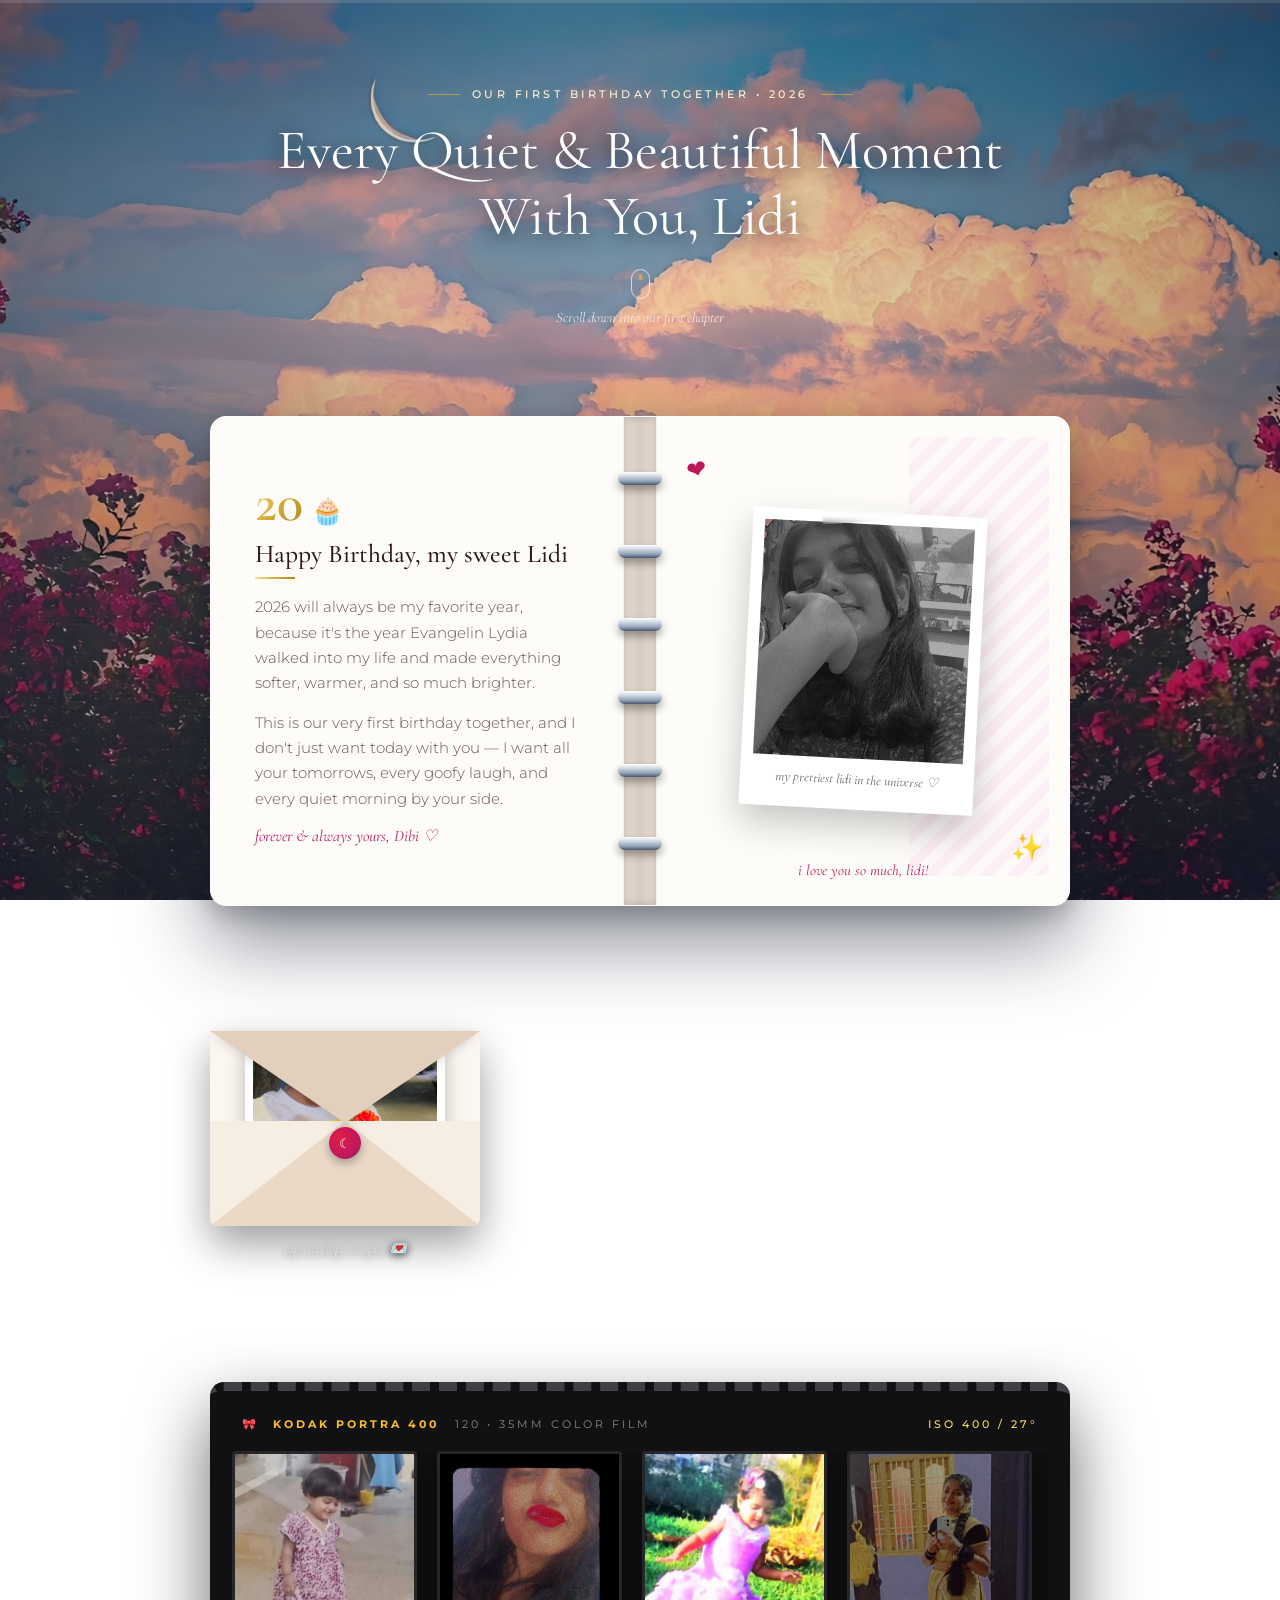
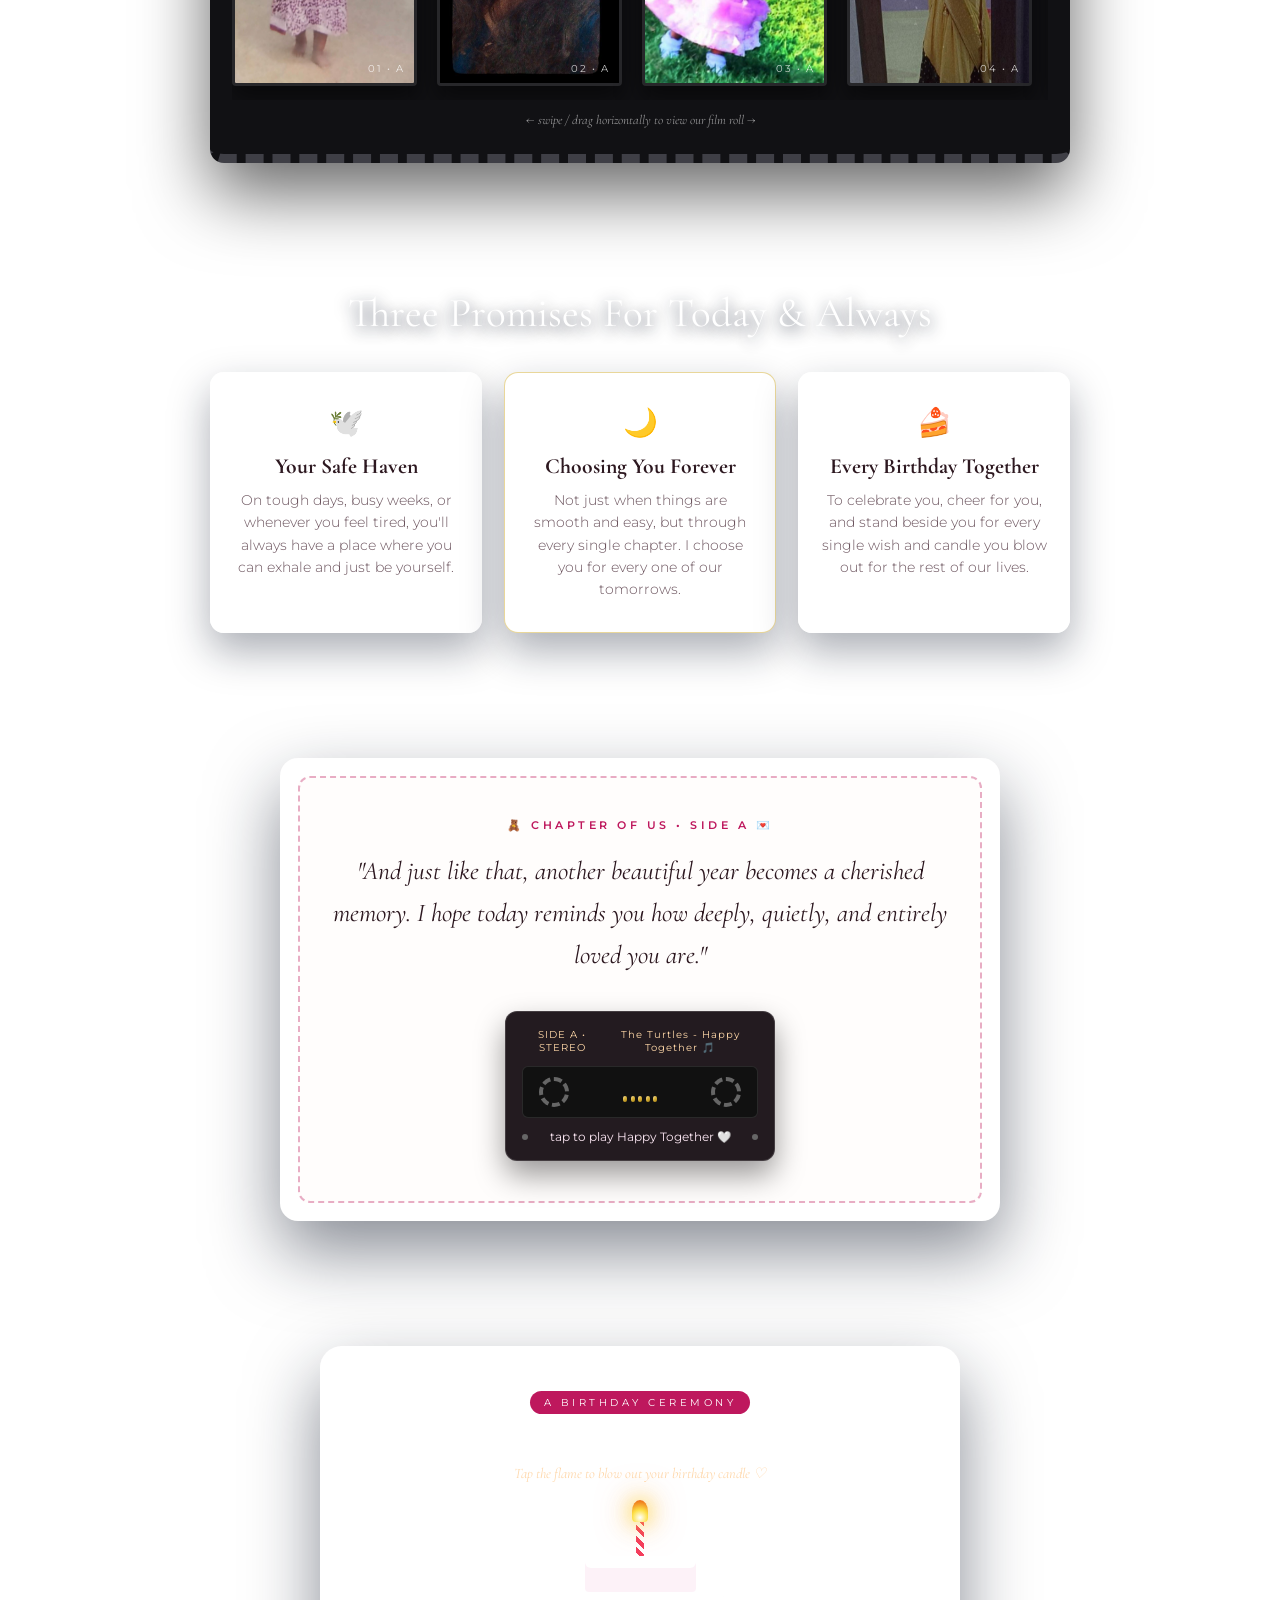
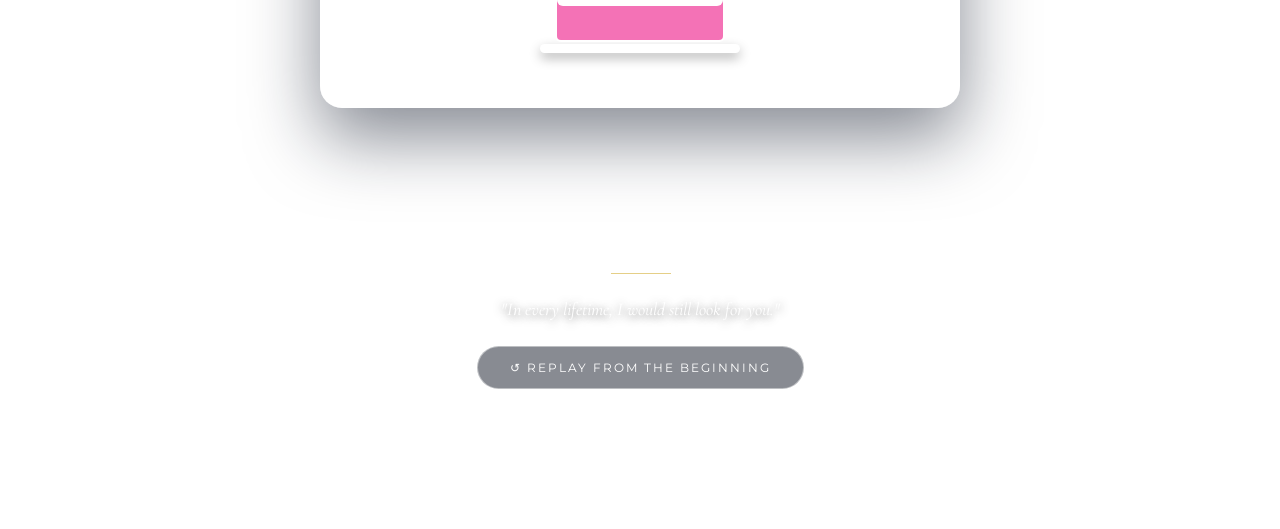
==== page2.html @ eac0923d "Completed" ====
<!DOCTYPE html>
<html lang="en">

<head>
  <meta charset="UTF-8" />
  <meta name="viewport" content="width=device-width, initial-scale=1.0" />
  <title>Our Story | Happy Birthday</title>

  <!-- Editorial Typography -->
  <link rel="preconnect" href="https://fonts.googleapis.com" />
  <link rel="preconnect" href="https://fonts.gstatic.com" crossorigin />
  <link
    href="https://fonts.googleapis.com/css2?family=Cormorant+Garamond:ital,wght@0,300;0,400;0,500;0,600;1,400;1,600&family=Montserrat:wght@200;300;400;500;600&family=Playfair+Display:ital,wght@0,400;0,600;1,400&display=swap"
    rel="stylesheet" />

  <link rel="stylesheet" href="base.css" />
  <link rel="stylesheet" href="page2.css" />
</head>

<body class="scrollable-page">

  <!-- Thin Gold Reading Progress Line -->
  <div class="progress-track">
    <div class="progress-fill" id="progressBar"></div>
  </div>

  <!-- Ambient Golden Sparkle Dust -->
  <div class="sparkles-container">
    <span class="sparkle s1">✦</span>
    <span class="sparkle s2">✧</span>
    <span class="sparkle s3">✦</span>
    <span class="sparkle s4">✧</span>
  </div>

  <div class="editorial-container">

    <!-- ================= CHAPTER HEADER ================= -->
    <header class="editorial-header" data-reveal="fade-up">
      <div class="chapter-badge">
        <span class="chapter-rule"></span>
        <span class="chapter-name">OUR FIRST BIRTHDAY TOGETHER • 2026</span>
        <span class="chapter-rule"></span>
      </div>
      <h1 class="editorial-title">Every Quiet & Beautiful Moment With You, Lidi</h1>
      <p class="scroll-prompt">
        <span class="scroll-mouse"><span class="mouse-dot"></span></span>
        Scroll down into our first chapter
      </p>
    </header>

    <!-- ================= 1. THE OPEN SCRAPBOOK ================= -->
    <section class="story-section" data-reveal="zoom-in">
      <div class="binder-book">

        <!-- Left Leaf: Birthday Letter -->
        <article class="leaf leaf-left" data-stagger="left">
          <div class="leaf-inner">
            <div class="milestone-badge">
              <span class="milestone-num">20</span>
              <span class="milestone-sparkle">🧁</span>
            </div>

            <h2 class="leaf-greeting">Happy Birthday, my sweet Lidi</h2>
            <div class="gold-accent-line"></div>

            <p class="leaf-prose">
              2026 will always be my favorite year, because it's the year Evangelin Lydia walked into my life and made
              everything softer, warmer, and so much brighter.
            </p>
            <p class="leaf-prose">
              This is our very first birthday together, and I don't just want today with you — I want all your
              tomorrows, every goofy laugh, and every quiet morning by your side.
            </p>

            <span class="leaf-sign">forever & always yours, Dibi ♡</span>
          </div>
        </article>

        <!-- Center 3D Brushed Titanium Binder Spine -->
        <div class="metallic-spine">
          <div class="ring-socket">
            <div class="punch-hole"></div>
            <div class="titanium-ring"></div>
          </div>
          <div class="ring-socket">
            <div class="punch-hole"></div>
            <div class="titanium-ring"></div>
          </div>
          <div class="ring-socket">
            <div class="punch-hole"></div>
            <div class="titanium-ring"></div>
          </div>
          <div class="ring-socket">
            <div class="punch-hole"></div>
            <div class="titanium-ring"></div>
          </div>
          <div class="ring-socket">
            <div class="punch-hole"></div>
            <div class="titanium-ring"></div>
          </div>
          <div class="ring-socket">
            <div class="punch-hole"></div>
            <div class="titanium-ring"></div>
          </div>
        </div>

        <!-- Right Leaf: Polaroid on Candy Striped Kraft Paper -->
        <article class="leaf leaf-right" data-stagger="right">
          <div class="stripes-canvas"></div>

          <div class="polaroid-assembly">
            <div class="serrated-washi"></div>
            <figure class="polaroid-frame">
              <img src="./images/img5.jpeg" alt="Evangelin Lydia" class="polaroid-photo" />
              <figcaption class="polaroid-legend">my prettiest lidi in the universe ♡</figcaption>
            </figure>
          </div>

          <span class="scrap-sticker stamp-heart">❤</span>
          <span class="scrap-sticker stamp-star">✨</span>
          <p class="cursive-whisper">i love you so much, lidi!</p>
        </article>

      </div>
    </section>

    <!-- ================= 2. KEEPSAKE ENVELOPE & JOURNAL ENTRY ================= -->
    <section class="story-section" data-reveal="fade-up">
      <div class="keepsake-grid">

        <!-- Clickable Keepsake Envelope -->
        <div class="vellum-pocket-card" data-stagger="left" onclick="togglePocketEnvelope()">
          <div class="vellum-envelope" id="pocketEnvelope">
            <!-- Solid interior prevents background from bleeding through triangular folds -->
            <div class="envelope-interior"></div>

            <div class="vellum-flap"></div>

            <!-- Photo that pulls up when opened -->
            <div class="tucked-snapshot" id="tuckedPhoto">
              <img src="./images/img10.jpeg" alt="Lidi Memory"/>
              <span class="snapshot-note">always you, lidi ♡</span>
            </div>

            <!-- Front pocket with wax seal -->
            <div class="vellum-pocket-front">
              <div class="mini-wax-seal" id="pocketSeal">☾</div>
            </div>
          </div>
          <p class="pocket-label" id="pocketLabel">tap envelope to open 💌</p>
        </div>

        <!-- Editorial Journal Note -->
        <div class="journal-parchment" data-stagger="right">
          <div class="parchment-tape"></div>
          <span class="journal-date">NOVEMBER 9TH • A SPECIAL RECORD</span>
          <p class="journal-quote">
            "It is funny how a whole year can pass by, yet all the best days remain completely frozen in time with you."
          </p>
          <p class="journal-body">
            If I could keep a little wooden box filled with everything from this year, it would be packed with silly
            laughs, late-night car rides, blurry candid photos, and every single time you smiled at me.
          </p>
        </div>

      </div>
    </section>

    <!-- ================= 3. KODAK PORTRA 400 35MM FILM STRIP ================= -->
    <section class="story-section" data-reveal="slide-up">
      <div class="film-negative-casing">

        <div class="film-bar">
          <div class="film-brand">
            <span class="film-ribbon">🎀</span>
            <strong>KODAK PORTRA 400</strong>
            <span class="film-meta">120 • 35MM COLOR FILM</span>
          </div>
          <span class="film-iso">ISO 400 / 27°</span>
        </div>

        <!-- 35mm Frame Strip with Sprockets -->
        <div class="film-negative-track">
          <div class="negative-frame" data-stagger="item">
            <img src="./images/img1.jpeg" alt="Frame 1"/>
            <span class="frame-stamp">01 • A</span>
          </div>
          <div class="negative-frame" data-stagger="item">
            <img src="./images/img3.jpeg" alt="Frame 2" />
            <span class="frame-stamp">02 • A</span>
          </div>
          <div class="negative-frame" data-stagger="item">
            <img src="./images/img4.jpeg" alt="Frame 3" />
            <span class="frame-stamp">03 • A</span>
          </div>
          <div class="negative-frame" data-stagger="item">
            <img src="./images/img7.jpeg" alt="Frame 4"/>
            <span class="frame-stamp">04 • A</span>
          </div>
          <div class="negative-frame" data-stagger="item">
            <img src="./images/img8.jpeg" alt="Frame 5" />
            <span class="frame-stamp">05 • A</span>
          </div>
          <div class="negative-frame" data-stagger="item">
            <img src="./images/img2.jpeg" alt="Frame 5" />
            <span class="frame-stamp">05 • A</span>
          </div>
          <div class="negative-frame" data-stagger="item">
            <img src="./images/img9.jpeg" alt="Frame 5" />
            <span class="frame-stamp">05 • A</span>
          </div>
          <div class="negative-frame" data-stagger="item">
            <img src="./images/img6.jpeg" alt="Frame 5" />
            <span class="frame-stamp">05 • A</span>
          </div>
        </div>

        <p class="film-caption">← swipe / drag horizontally to view our film roll →</p>
      </div>
    </section>

    <!-- ================= 4. THREE PROMISES CARDS ================= -->
    <section class="story-section" data-reveal="fade-up">
      <div class="promises-showcase">
        <h3 class="promises-headline">Three Promises For Today & Always</h3>

        <div class="promises-row">
          <div class="promise-tile" data-stagger="item">
            <div class="tile-icon">🕊️</div>
            <h4>Your Safe Haven</h4>
            <p>On tough days, busy weeks, or whenever you feel tired, you'll always have a place where you can exhale
              and just be yourself.</p>
          </div>

          <div class="promise-tile center-gold-tile" data-stagger="item">
            <div class="tile-icon">🌙</div>
            <h4>Choosing You Forever</h4>
            <p>Not just when things are smooth and easy, but through every single chapter. I choose you for every one of
              our tomorrows.</p>
          </div>

          <div class="promise-tile" data-stagger="item">
            <div class="tile-icon">🍰</div>
            <h4>Every Birthday Together</h4>
            <p>To celebrate you, cheer for you, and stand beside you for every single wish and candle you blow out for
              the rest of our lives.</p>
          </div>
        </div>
      </div>
    </section>

    <!-- ================= 5. SERRATED STAMP NOTE & CASSETTE ================= -->
    <section class="story-section" data-reveal="stamp-plunge">
      <div class="scalloped-stamp-card">
        <div class="stamp-border-wrapper">
          <div class="stamp-content">
            <div class="stamp-tagline">🧸 CHAPTER OF US • SIDE A 💌</div>

            <p class="stamp-verse">
              "And just like that, another beautiful year becomes a cherished memory. I hope today reminds you how
              deeply, quietly, and entirely loved you are."
            </p>

            <!-- Smoked Glass Retro Cassette Player -->
            <div class="acrylic-cassette" id="cassettePlayer" onclick="toggleMelody()">
              <div class="cassette-top">
                <span class="cas-label">SIDE A • STEREO</span>
                <!-- Updated Song Title -->
                <span class="cas-title">The Turtles - Happy Together 🎵</span>
              </div>

              <div class="tape-viewport">
                <div class="tape-wheel wheel-1"></div>
                <div class="equalizer-bars">
                  <span></span><span></span><span></span><span></span><span></span>
                </div>
                <div class="tape-wheel wheel-2"></div>
              </div>

              <div class="cassette-bottom">
                <span class="screw s-l"></span>
                <p class="cas-cta" id="tapePrompt">tap to play Happy Together 🤍</p>
                <span class="screw s-r"></span>
              </div>
            </div>

          </div>
        </div>
      </div>
    </section>

    <!-- ================= 6. INTERACTIVE CAKE & WISH REVEAL ================= -->
    <section class="story-section" data-reveal="zoom-in">
      <div class="cake-ceremony">
        <span class="ceremony-pill">A BIRTHDAY CEREMONY</span>
        <h3 class="ceremony-title">Make A Wish Before Midnight</h3>
        <p class="ceremony-hint">Tap the flame to blow out your birthday candle ♡</p>

        <!-- Pastel French Bakery Cake -->
        <div class="artisan-cake" id="artisanCake" onclick="extinguishCandle()">
          <div class="candle-stem">
            <div class="candle-flame" id="flameGlow"></div>
            <div class="candle-smoke" id="flameSmoke"></div>
          </div>
          <div class="cake-layer layer-upper">
            <div class="glaze-drip"></div>
          </div>
          <div class="cake-layer layer-lower">
            <div class="glaze-drip"></div>
          </div>
          <div class="porcelain-pedestal"></div>
        </div>

        <!-- Secret Card Unveiled After Blowing Candle -->
        <!-- Secret Card Unveiled After Blowing Candle -->
        <div class="secret-promise-card" id="secretPromise">
          <div class="gold-seal-crest">✨</div>
          <h4>2026 gave me my Evangelin Lydia</h4>
          <p>
            Happy 1st birthday together, my dearest Lidi. Loving you was the easiest choice of 2026, and loving you
            forever is the only promise I'll ever need to make.
          </p>
        </div>
      </div>
    </section>

    <!-- ================= EDITORIAL FOOTER ================= -->
    <footer class="editorial-footer" data-reveal="fade-up">
      <div class="footer-divider"></div>
      <p class="footer-quote">"In every lifetime, I would still look for you."</p>
      <a href="index.html" class="revisit-button">↺ Replay From The Beginning</a>
    </footer>

  </div>

  <!-- Hidden Audio Player -->
  <audio id="birthdaySong" src="song.mp3" preload="auto"></audio>

  <script src="page2.js"></script>
</body>

</html>
---- base.css ----
:root {
  /* Colors sampled directly from BackGround.jpg */
  --twilight-blue: #3d6888;
  --cloud-peach: #f9d8c4;
  --cloud-gold: #fde8d0;
  --blossom-magenta: #be185d;
  --blossom-deep: #831843;
  --moon-silver: #f8fafc;
  
  --envelope-base: #fdfaf6;
  --envelope-shade: #f2e7dd;
  --text-dark: #3b232c;
  --text-muted: #7c5c68;
}

* {
  box-sizing: border-box;
  margin: 0;
  padding: 0;
}

body {
  min-height: 100vh;
  margin: 0;
  display: flex;
  justify-content: center;
  align-items: center;
  overflow: hidden;
  position: relative;
  color: #ffffff;

  /* Scenic Background Integration */
  background: 
    radial-gradient(circle at 50% 35%, rgba(0, 0, 0, 0.05) 0%, rgba(15, 23, 42, 0.35) 100%),
    url('./images/BackGround.jpeg') no-repeat center center;
  background-size: cover;
  background-attachment: fixed;
}

/* Evening Starlight & Moon Dust */
.sparkles-container {
  position: absolute;
  inset: 0;
  pointer-events: none;
  z-index: 1;
}

.sparkle {
  position: absolute;
  color: #fff6e0;
  text-shadow: 0 0 10px rgba(254, 215, 170, 0.9);
  font-size: 14px;
  animation: twinkleDust 3.8s ease-in-out infinite alternate;
}

.s1 { top: 16%; left: 38%; animation-delay: 0s; font-size: 16px; }
.s2 { top: 22%; right: 26%; animation-delay: 1.1s; font-size: 11px; }
.s3 { bottom: 32%; left: 24%; animation-delay: 2.2s; font-size: 13px; }
.s4 { bottom: 28%; right: 30%; animation-delay: 0.7s; font-size: 18px; }

@keyframes twinkleDust {
  0% { transform: translateY(0) scale(0.85); opacity: 0.3; }
  100% { transform: translateY(-10px) scale(1.2); opacity: 0.95; }
}

body.page-fade-out {
  opacity: 0;
  transition: opacity 0.65s cubic-bezier(0.4, 0, 0.2, 1);
}
---- page2.css ----
/* ================= GLOBAL SCROLL & COLOR SYSTEM ================= */
:root {
  --gold-foil: #d4af37;
  --gold-shimmer: linear-gradient(135deg, #fce09b 0%, #d4af37 50%, #aa8214 100%);
  --paper-cream: #fefcf9;
  --paper-linen: #f9f5ef;
  --rose-velvet: #be185d;
  --rose-deep: #831843;
  --text-primary: #2d1820;
  --text-secondary: #6b535d;
  --font-serif: 'Cormorant Garamond', 'Playfair Display', Georgia, serif;
  --font-sans: 'Montserrat', sans-serif;
}

body.scrollable-page {
  overflow-y: auto !important;
  overflow-x: hidden;
  height: auto;
  min-height: 100vh;
  display: block;
  scroll-behavior: smooth;
  font-family: var(--font-sans);
}

/* ================= ULTRA-THIN GOLD PROGRESS LINE ================= */
.progress-track {
  position: fixed;
  top: 0;
  left: 0;
  width: 100%;
  height: 3px;
  background: rgba(255, 255, 255, 0.12);
  z-index: 1000;
  backdrop-filter: blur(4px);
}

.progress-fill {
  height: 100%;
  width: 0%;
  background: var(--gold-shimmer);
  box-shadow: 0 0 12px rgba(212, 175, 55, 0.9);
  transition: width 0.08s ease-out;
}

/* Page Frame */
.editorial-container {
  position: relative;
  z-index: 2;
  width: 100%;
  max-width: 960px;
  margin: 0 auto;
  padding: 80px 24px 140px 24px;
  display: flex;
  flex-direction: column;
  align-items: center;
}

/* ================= SCROLL PHYSICS ANIMATIONS ================= */
[data-reveal] {
  opacity: 0;
  transition: opacity 1.1s cubic-bezier(0.16, 1, 0.3, 1),
    transform 1.1s cubic-bezier(0.16, 1, 0.3, 1);
  will-change: opacity, transform;
}

[data-reveal="fade-up"] {
  transform: translateY(60px);
}

[data-reveal="zoom-in"] {
  transform: translateY(50px) scale(0.93);
}

[data-reveal="slide-up"] {
  transform: translateY(45px);
}

[data-reveal="stamp-plunge"] {
  transform: translateY(70px) scale(0.95);
}

[data-reveal].in-view {
  opacity: 1;
  transform: translateY(0) scale(1);
}

/* Staggered Children */
[data-stagger] {
  opacity: 0;
  transition: all 0.95s cubic-bezier(0.16, 1, 0.3, 1);
}

[data-stagger="left"] {
  transform: translateX(-40px);
}

[data-stagger="right"] {
  transform: translateX(40px);
}

[data-stagger="item"] {
  transform: translateY(35px);
}

.in-view [data-stagger] {
  opacity: 1;
  transform: translate(0, 0);
}

.in-view [data-stagger="item"]:nth-child(1) {
  transition-delay: 0.12s;
}

.in-view [data-stagger="item"]:nth-child(2) {
  transition-delay: 0.24s;
}

.in-view [data-stagger="item"]:nth-child(3) {
  transition-delay: 0.36s;
}

.in-view [data-stagger="item"]:nth-child(4) {
  transition-delay: 0.48s;
}

.in-view [data-stagger="item"]:nth-child(5) {
  transition-delay: 0.60s;
}

.story-section {
  width: 100%;
  display: flex;
  justify-content: center;
  margin-bottom: 125px;
}

/* ================= EDITORIAL HEADER ================= */
.editorial-header {
  text-align: center;
  margin-bottom: 90px;
}

.chapter-badge {
  display: inline-flex;
  align-items: center;
  gap: 12px;
  margin-bottom: 16px;
}

.chapter-rule {
  width: 32px;
  height: 1px;
  background: var(--gold-foil);
  opacity: 0.7;
}

.chapter-name {
  font-size: 10.5px;
  letter-spacing: 3.5px;
  color: #fff4e0;
  text-shadow: 0 0 10px rgba(212, 175, 55, 0.4);
  font-weight: 500;
}

.editorial-title {
  font-family: var(--font-serif);
  font-size: clamp(2.3rem, 4.4vw, 3.5rem);
  font-weight: 400;
  color: #ffffff;
  text-shadow: 0 4px 20px rgba(15, 23, 42, 0.9);
  line-height: 1.18;
  max-width: 780px;
  margin: 0 auto 20px auto;
}

.scroll-prompt {
  font-family: var(--font-serif);
  font-style: italic;
  font-size: 14.5px;
  color: rgba(255, 245, 245, 0.85);
  display: flex;
  flex-direction: column;
  align-items: center;
  gap: 10px;
}

.scroll-mouse {
  width: 19px;
  height: 30px;
  border: 1.5px solid rgba(255, 255, 255, 0.65);
  border-radius: 12px;
  display: flex;
  justify-content: center;
  padding-top: 4px;
}

.mouse-dot {
  width: 3px;
  height: 6px;
  background: var(--gold-foil);
  border-radius: 2px;
  animation: mouseDrift 1.7s infinite;
}

@keyframes mouseDrift {
  0% {
    transform: translateY(0);
    opacity: 1;
  }

  100% {
    transform: translateY(11px);
    opacity: 0;
  }
}

/* ================= 1. THE OPEN SCRAPBOOK ================= */
.binder-book {
  display: flex;
  width: 100%;
  max-width: 860px;
  min-height: 490px;
  background: var(--paper-cream);
  border-radius: 16px;
  box-shadow:
    0 35px 80px rgba(15, 23, 42, 0.5),
    0 10px 25px rgba(0, 0, 0, 0.2);
  border: 1px solid rgba(255, 255, 255, 0.5);
  position: relative;
}

.leaf {
  flex: 1;
  padding: clamp(26px, 4vw, 44px);
  position: relative;
  display: flex;
  flex-direction: column;
  justify-content: center;
  background: var(--paper-cream);
}

.leaf-left {
  border-radius: 16px 0 0 16px;
  border-right: 1px solid rgba(0, 0, 0, 0.04);
}

.leaf-right {
  border-radius: 0 16px 16px 0;
  border-left: 1px solid rgba(0, 0, 0, 0.04);
  display: flex;
  align-items: center;
  justify-content: center;
  overflow: hidden;
}

.milestone-badge {
  display: flex;
  align-items: baseline;
  gap: 8px;
  margin-bottom: 8px;
}

.milestone-num {
  font-family: var(--font-serif);
  font-size: 3.4rem;
  font-weight: 600;
  background: var(--gold-shimmer);
  -webkit-background-clip: text;
  -webkit-text-fill-color: transparent;
  line-height: 1;
}

.milestone-sparkle {
  font-size: 26px;
}

.leaf-greeting {
  font-family: var(--font-serif);
  font-size: 1.6rem;
  color: var(--text-primary);
  font-weight: 500;
  margin-bottom: 8px;
}

.gold-accent-line {
  width: 40px;
  height: 2px;
  background: var(--gold-shimmer);
  margin-bottom: 16px;
}

.leaf-prose {
  font-size: 14.5px;
  line-height: 1.75;
  color: var(--text-secondary);
  margin-bottom: 14px;
  font-weight: 300;
}

.leaf-sign {
  font-family: var(--font-serif);
  font-style: italic;
  font-size: 16px;
  color: var(--rose-velvet);
  margin-top: 6px;
}

/* Metallic Rings Spine */
.metallic-spine {
  width: 32px;
  display: flex;
  flex-direction: column;
  justify-content: space-evenly;
  align-items: center;
  background: linear-gradient(to right, #e8dfd5, #d8cbbf, #e8dfd5);
  box-shadow: inset 0 0 10px rgba(0, 0, 0, 0.2);
  z-index: 5;
}

.ring-socket {
  position: relative;
  display: flex;
  align-items: center;
  justify-content: center;
  width: 100%;
  height: 22px;
}

.punch-hole {
  width: 9px;
  height: 9px;
  background: #231610;
  border-radius: 50%;
  box-shadow: inset 0 2px 4px rgba(0, 0, 0, 0.8);
}

.titanium-ring {
  position: absolute;
  width: 44px;
  height: 13px;
  border-radius: 8px;
  background: linear-gradient(180deg, #ffffff 0%, #cbd5e1 35%, #94a3b8 70%, #475569 100%);
  box-shadow: 0 5px 8px rgba(0, 0, 0, 0.35);
}

/* Striped Backing on Right Page */
.stripes-canvas {
  position: absolute;
  right: 20px;
  top: 20px;
  width: 140px;
  height: 90%;
  background: repeating-linear-gradient(-45deg, #fce7f3, #fce7f3 10px, #fff8fa 10px, #fff8fa 20px);
  opacity: 0.65;
  border-radius: 10px;
}

.polaroid-assembly {
  position: relative;
  z-index: 3;
}

/* Serrated Semi-Transparent Washi Tape */
.serrated-washi {
  position: absolute;
  top: -14px;
  left: 50%;
  transform: translateX(-50%) rotate(-3deg);
  width: 82px;
  height: 24px;
  background: rgba(244, 114, 182, 0.6);
  backdrop-filter: blur(3px);
  box-shadow: 0 2px 6px rgba(0, 0, 0, 0.12);
  z-index: 5;
}

.polaroid-frame {
  margin: 0;
  background: #ffffff;
  padding: 12px 12px 22px 12px;
  border-radius: 3px;
  box-shadow: 0 16px 36px rgba(0, 0, 0, 0.22);
  transform: rotate(3deg);
  text-align: center;
  transition: transform 0.4s ease;
}

.polaroid-frame:hover {
  transform: rotate(1deg) scale(1.03);
}

.polaroid-photo {
  width: 210px;
  height: 235px;
  object-fit: cover;
  display: block;
}

.polaroid-legend {
  font-family: var(--font-serif);
  font-style: italic;
  font-size: 13.5px;
  color: #666;
  margin-top: 12px;
}

.scrap-sticker {
  position: absolute;
  z-index: 4;
}

.stamp-heart {
  top: 38px;
  left: 30px;
  font-size: 24px;
  color: var(--rose-velvet);
  transform: rotate(-14deg);
}

.stamp-star {
  bottom: 42px;
  right: 26px;
  font-size: 26px;
}

.cursive-whisper {
  position: absolute;
  bottom: 26px;
  font-family: var(--font-serif);
  font-style: italic;
  color: var(--rose-velvet);
  font-size: 15px;
}

/* ================= 2. KEEPSAKE SPREAD (STAGGERED POP-UP SEQUENCE) ================= */
.keepsake-grid {
  display: flex;
  align-items: center;
  gap: 36px;
  width: 100%;
  max-width: 860px;
}

.vellum-pocket-card {
  flex: 1;
  display: flex;
  flex-direction: column;
  align-items: center;
  cursor: pointer;
  user-select: none;
}

.vellum-envelope {
  position: relative;
  width: 270px;
  height: 195px;
  background: #ecdcc9;
  border-radius: 8px;
  box-shadow: 0 18px 40px rgba(0, 0, 0, 0.38);
  perspective: 1000px;
  transition: transform 0.3s ease;
}

.vellum-pocket-card:hover .vellum-envelope {
  transform: translateY(-4px);
}

/* Opaque interior base */
.envelope-interior {
  position: absolute;
  inset: 0;
  background: #fbf6f0;
  border-radius: 8px;
  z-index: 1;
}

/* Envelope Flap: On closing, wait 0.35s for the photo to slide inside first */
.vellum-flap {
  position: absolute;
  top: 0;
  left: 0;
  width: 0;
  height: 0;
  border-left: 135px solid transparent;
  border-right: 135px solid transparent;
  border-top: 92px solid #e2cfbd;
  transform-origin: top;
  transition: transform 0.5s cubic-bezier(0.4, 0, 0.2, 1) 0.35s, z-index 0.1s 0.35s;
  z-index: 5;
  filter: drop-shadow(0 3px 5px rgba(0, 0, 0, 0.12));
}

/* Front Pocket Fold */
.vellum-pocket-front {
  position: absolute;
  bottom: 0;
  left: 0;
  width: 0;
  height: 0;
  border-left: 135px solid #f6ede3;
  border-right: 135px solid #f6ede3;
  border-bottom: 105px solid #ebd9c8;
  border-radius: 0 0 8px 8px;
  z-index: 4;
}

/* Wax Seal */
.mini-wax-seal {
  position: absolute;
  bottom: -38px;
  left: -16px;
  width: 32px;
  height: 32px;
  background: radial-gradient(circle at 35% 35%, #e11d48, var(--rose-velvet) 65%, var(--rose-deep) 100%);
  border-radius: 50%;
  color: #fff;
  display: flex;
  align-items: center;
  justify-content: center;
  font-size: 13px;
  box-shadow: 0 4px 10px rgba(0, 0, 0, 0.3);
  z-index: 6;
  transition: opacity 0.3s ease 0.35s, transform 0.3s ease 0.35s;
}

/* Photo Snapshot: On closing, retreat immediately (0s delay) */
.tucked-snapshot {
  position: absolute;
  top: 15px;
  left: 50%;
  transform: translateX(-50%);
  width: 200px;
  height: 155px;
  background: #ffffff;
  padding: 8px 8px 24px 8px;
  border-radius: 4px;
  box-shadow: 0 8px 20px rgba(0, 0, 0, 0.25);
  z-index: 2;
  transition: transform 0.4s cubic-bezier(0.4, 0, 0.2, 1) 0s, z-index 0.1s 0.4s;
  text-align: center;
}

.tucked-snapshot img {
  width: 100%;
  height: 125px;
  object-fit: cover;
  border-radius: 2px;
  display: block;
}

.snapshot-note {
  font-family: var(--font-serif);
  font-style: italic;
  font-size: 13px;
  color: #777;
  display: block;
  margin-top: 5px;
}

.pocket-label {
  font-family: var(--font-serif);
  font-style: italic;
  color: #fff;
  font-size: 14.5px;
  margin-top: 14px;
  text-shadow: 0 2px 8px rgba(0, 0, 0, 0.7);
  transition: opacity 0.3s ease;
}

/* ================= OPENING ORCHESTRATION ================= */

/* Stage 1: Flap swings open immediately (0s delay) */
.vellum-envelope.is-open .vellum-flap {
  transform: rotateX(180deg);
  transition: transform 0.5s cubic-bezier(0.4, 0, 0.2, 1) 0s;
  z-index: 1;
}

/* Wax seal fades out immediately */
.vellum-envelope.is-open .mini-wax-seal {
  opacity: 0;
  transform: scale(0.4);
  transition: opacity 0.2s ease 0s, transform 0.2s ease 0s;
}

/* Stage 2: Photo waits for flap to complete, then ascends with an elastic pop (0.45s delay) */
.vellum-envelope.is-open .tucked-snapshot {
  transform: translateX(-50%) translateY(-95px) rotate(-2deg);
  z-index: 10;
  box-shadow: 0 20px 45px rgba(0, 0, 0, 0.4);
  transition: transform 0.65s cubic-bezier(0.18, 0.89, 0.32, 1.25) 0.45s;
}



/* ================= 3. KODAK PORTRA 400 FILM STRIP ================= */
.film-negative-casing {
  width: 100%;
  max-width: 860px;
  background: #111114;
  padding: 26px 22px;
  border-radius: 14px;
  box-shadow: 0 30px 70px rgba(0, 0, 0, 0.6);
  border-top: 9px dashed #3f3f46;
  border-bottom: 9px dashed #3f3f46;
}

.film-bar {
  display: flex;
  justify-content: space-between;
  align-items: center;
  margin-bottom: 20px;
  padding: 0 10px;
  color: #fbbf24;
  font-size: 11px;
  letter-spacing: 3px;
}

.film-ribbon {
  margin-right: 8px;
}

.film-meta {
  color: rgba(255, 255, 255, 0.5);
  margin-left: 10px;
  font-weight: 400;
}

.film-iso {
  color: #fde047;
  font-weight: 500;
}

.film-negative-track {
  display: flex;
  gap: 20px;
  overflow-x: auto;
  padding-bottom: 14px;
  scrollbar-width: thin;
  scroll-snap-type: x mandatory;
}

.negative-frame {
  position: relative;
  flex: 0 0 185px;
  height: 235px;
  background: #000;
  border-radius: 4px;
  overflow: hidden;
  border: 3px solid #27272a;
  box-shadow: 0 12px 25px rgba(0, 0, 0, 0.5);
  transition: transform 0.35s ease;
  scroll-snap-align: start;
}

.negative-frame:hover {
  transform: translateY(-8px) scale(1.04);
}

.negative-frame img {
  width: 100%;
  height: 100%;
  object-fit: cover;
}

.frame-stamp {
  position: absolute;
  bottom: 8px;
  right: 10px;
  font-size: 10px;
  color: rgba(255, 255, 255, 0.75);
  letter-spacing: 1.5px;
}

.film-caption {
  font-family: var(--font-serif);
  font-style: italic;
  font-size: 13px;
  color: rgba(255, 255, 255, 0.55);
  text-align: center;
  margin-top: 12px;
}

/* ================= 4. THREE PROMISES CARDS ================= */
.promises-showcase {
  width: 100%;
  max-width: 860px;
  text-align: center;
}

.promises-headline {
  font-family: var(--font-serif);
  font-size: clamp(1.9rem, 3.2vw, 2.6rem);
  font-weight: 400;
  color: #fff;
  text-shadow: 0 4px 16px rgba(15, 23, 42, 0.85);
  margin-bottom: 34px;
}

.promises-row {
  display: grid;
  grid-template-columns: repeat(3, 1fr);
  gap: 22px;
}

.promise-tile {
  background: rgba(255, 255, 255, 0.94);
  backdrop-filter: blur(12px);
  padding: 32px 22px;
  border-radius: 14px;
  box-shadow: 0 18px 40px rgba(15, 23, 42, 0.35);
  border: 1px solid rgba(255, 255, 255, 0.6);
  text-align: center;
  transition: transform 0.4s ease, box-shadow 0.4s ease;
}

.promise-tile:hover {
  transform: translateY(-8px);
  box-shadow: 0 24px 50px rgba(15, 23, 42, 0.45);
}

.center-gold-tile {
  background: #ffffff;
  border: 1.5px solid rgba(212, 175, 55, 0.5);
  transform: translateY(-6px);
}

.tile-icon {
  font-size: 28px;
  margin-bottom: 14px;
}

.promise-tile h4 {
  font-family: var(--font-serif);
  font-size: 1.35rem;
  color: var(--text-primary);
  margin-bottom: 10px;
}

.promise-tile p {
  font-size: 13.5px;
  line-height: 1.65;
  color: var(--text-secondary);
  font-weight: 300;
}

/* ================= 5. SERRATED STAMP NOTE & CASSETTE ================= */
.scalloped-stamp-card {
  width: 100%;
  max-width: 720px;
  background: #ffffff;
  padding: 18px;
  border-radius: 18px;
  box-shadow: 0 30px 70px rgba(15, 23, 42, 0.5);
}

.stamp-border-wrapper {
  border: 2px dashed rgba(190, 24, 93, 0.35);
  border-radius: 12px;
  padding: 40px 30px;
  text-align: center;
  background: #fffdfc;
}

.stamp-tagline {
  font-size: 11px;
  letter-spacing: 3.5px;
  color: var(--rose-velvet);
  font-weight: 600;
  margin-bottom: 18px;
}

.stamp-verse {
  font-family: var(--font-serif);
  font-size: clamp(1.25rem, 2.2vw, 1.6rem);
  font-style: italic;
  line-height: 1.65;
  color: var(--text-primary);
  margin-bottom: 34px;
}

/* Luxury Smoked Acrylic Cassette */
.acrylic-cassette {
  width: 270px;
  margin: 0 auto;
  background: #231b20;
  border-radius: 12px;
  padding: 16px;
  box-shadow: 0 14px 30px rgba(0, 0, 0, 0.4);
  border: 1px solid rgba(255, 255, 255, 0.15);
  cursor: pointer;
  transition: transform 0.3s ease;
}

.acrylic-cassette:hover {
  transform: scale(1.03);
}

.cassette-top {
  display: flex;
  justify-content: space-between;
  font-size: 10px;
  color: #ffd8a8;
  margin-bottom: 12px;
  letter-spacing: 1px;
}

.tape-viewport {
  background: #111;
  border-radius: 6px;
  padding: 10px 16px;
  display: flex;
  align-items: center;
  justify-content: space-between;
  border: 1px solid rgba(255, 255, 255, 0.1);
}

.tape-wheel {
  width: 30px;
  height: 30px;
  border-radius: 50%;
  border: 4px dashed #666;
}

.equalizer-bars {
  display: flex;
  gap: 3.5px;
  align-items: flex-end;
  height: 20px;
}

.equalizer-bars span {
  width: 4px;
  height: 6px;
  background: var(--gold-shimmer);
  border-radius: 2px;
}

.spinning .tape-wheel {
  animation: spinWheel 1.6s linear infinite;
}

.spinning .equalizer-bars span {
  animation: danceEqualizer 0.5s ease infinite alternate;
}

.spinning .equalizer-bars span:nth-child(2) {
  animation-delay: 0.1s;
}

.spinning .equalizer-bars span:nth-child(3) {
  animation-delay: 0.2s;
}

.spinning .equalizer-bars span:nth-child(4) {
  animation-delay: 0.3s;
}

.spinning .equalizer-bars span:nth-child(5) {
  animation-delay: 0.4s;
}

@keyframes spinWheel {
  100% {
    transform: rotate(360deg);
  }
}

@keyframes danceEqualizer {
  0% {
    height: 4px;
  }

  100% {
    height: 20px;
  }
}

.cassette-bottom {
  display: flex;
  align-items: center;
  justify-content: space-between;
  margin-top: 12px;
}

.screw {
  width: 6px;
  height: 6px;
  border-radius: 50%;
  background: #666;
}

.cas-cta {
  font-size: 11.5px;
  color: #fce7f3;
}

/* ================= 6. CAKE CEREMONY (CLICKABLE) ================= */
.cake-ceremony {
  width: 100%;
  max-width: 640px;
  text-align: center;
  background: rgba(255, 255, 255, 0.18);
  backdrop-filter: blur(16px);
  border: 1px solid rgba(255, 255, 255, 0.4);
  padding: 44px 28px;
  border-radius: 22px;
  box-shadow: 0 30px 70px rgba(15, 23, 42, 0.5);
}

.ceremony-pill {
  font-size: 10px;
  letter-spacing: 3.5px;
  color: #fff;
  background: var(--rose-velvet);
  padding: 5px 14px;
  border-radius: 20px;
}

.ceremony-title {
  font-family: var(--font-serif);
  font-size: 2rem;
  color: #ffffff;
  margin-top: 16px;
}

.ceremony-hint {
  font-family: var(--font-serif);
  font-style: italic;
  font-size: 14.5px;
  color: #fed7aa;
  margin-bottom: 28px;
  transition: color 0.3s ease;
}

.artisan-cake {
  display: flex;
  flex-direction: column;
  align-items: center;
  cursor: pointer;
  margin: 0 auto;
  width: 210px;
  padding: 10px;
  border-radius: 12px;
  transition: transform 0.25s ease;
}

.artisan-cake:hover {
  transform: scale(1.04);
}

.candle-stem {
  position: relative;
  width: 8px;
  height: 38px;
  background: repeating-linear-gradient(45deg, #ffffff, #ffffff 4px, #f43f5e 4px, #f43f5e 8px);
  border-radius: 3px;
  margin-bottom: -2px;
}

.candle-flame {
  position: absolute;
  top: -20px;
  left: 50%;
  transform: translateX(-50%);
  width: 16px;
  height: 22px;
  background: radial-gradient(circle at 50% 80%, #ffffff 0%, #fde047 40%, #ea580c 100%);
  border-radius: 50% 50% 20% 20%;
  box-shadow: 0 0 20px #fde047, 0 0 35px rgba(234, 88, 12, 0.6);
  animation: flickerFlame 1.3s infinite alternate;
  pointer-events: none;
}

@keyframes flickerFlame {
  0% {
    transform: translateX(-50%) scale(0.95) rotate(-2deg);
  }

  100% {
    transform: translateX(-50%) scale(1.15) rotate(2deg);
  }
}

.candle-smoke {
  position: absolute;
  top: -26px;
  left: 50%;
  transform: translateX(-50%);
  width: 12px;
  height: 12px;
  background: rgba(255, 255, 255, 0.75);
  border-radius: 50%;
  opacity: 0;
  pointer-events: none;
}

.artisan-cake.extinguished .candle-flame {
  display: none;
}

.artisan-cake.extinguished .candle-smoke {
  animation: smokeVanish 1.3s ease-out forwards;
}

@keyframes smokeVanish {
  0% {
    opacity: 0.85;
    transform: translate(-50%, 0) scale(1);
  }

  100% {
    opacity: 0;
    transform: translate(-50%, -35px) scale(3.2);
    filter: blur(5px);
  }
}

.cake-layer {
  position: relative;
  background: #fbcfe8;
  border-radius: 6px;
  border: 2px solid #ffffff;
}

.layer-upper {
  width: 115px;
  height: 38px;
  background: #fdf2f8;
}

.layer-lower {
  width: 170px;
  height: 48px;
  background: #f472b6;
}

.glaze-drip {
  position: absolute;
  top: 0;
  left: 0;
  right: 0;
  height: 10px;
  background: #ffffff;
  border-radius: 0 0 6px 6px;
}

.porcelain-pedestal {
  width: 200px;
  height: 9px;
  background: #ffffff;
  border-radius: 10px;
  box-shadow: 0 5px 12px rgba(0, 0, 0, 0.3);
  margin-top: 2px;
}

/* Secret Promise Card */
.secret-promise-card {
  display: none;
  margin-top: 30px;
  background: #ffffff;
  padding: 26px;
  border-radius: 14px;
  box-shadow: 0 18px 40px rgba(0, 0, 0, 0.35);
  animation: cardBloom 0.85s cubic-bezier(0.16, 1, 0.3, 1) forwards;
}

.gold-seal-crest {
  font-size: 26px;
  margin-bottom: 8px;
}

.secret-promise-card h4 {
  font-family: var(--font-serif);
  color: var(--rose-velvet);
  font-size: 1.45rem;
  margin-bottom: 8px;
}

.secret-promise-card p {
  font-size: 14.5px;
  color: var(--text-primary);
  line-height: 1.7;
  font-weight: 300;
}

@keyframes cardBloom {
  from {
    opacity: 0;
    transform: translateY(16px) scale(0.95);
  }

  to {
    opacity: 1;
    transform: translateY(0) scale(1);
  }
}

/* ================= EDITORIAL FOOTER ================= */
.editorial-footer {
  text-align: center;
  margin-top: 40px;
  display: flex;
  flex-direction: column;
  align-items: center;
}

.footer-divider {
  width: 60px;
  height: 1px;
  background: var(--gold-foil);
  margin-bottom: 24px;
  opacity: 0.6;
}

.footer-quote {
  font-family: var(--font-serif);
  font-style: italic;
  font-size: 18px;
  color: #ffffff;
  text-shadow: 0 2px 10px rgba(0, 0, 0, 0.8);
  margin-bottom: 26px;
}

.revisit-button {
  display: inline-block;
  padding: 13px 32px;
  border: 1px solid rgba(255, 255, 255, 0.45);
  background: rgba(19, 24, 38, 0.5);
  backdrop-filter: blur(8px);
  border-radius: 30px;
  color: #ffffff;
  text-decoration: none;
  font-size: 12px;
  letter-spacing: 2px;
  text-transform: uppercase;
  transition: all 0.3s ease;
}

.revisit-button:hover {
  background: #ffffff;
  color: var(--rose-velvet);
  border-color: #ffffff;
}

/* Responsive */
@media (max-width: 768px) {
  .binder-book {
    flex-direction: column;
  }

  .metallic-spine {
    width: 100%;
    height: 18px;
    flex-direction: row;
  }

  .ring-socket {
    width: 16%;
    height: 100%;
  }

  .titanium-ring {
    width: 13px;
    height: 32px;
  }

  .leaf-left {
    border-radius: 16px 16px 0 0;
    border-right: none;
  }

  .leaf-right {
    border-radius: 0 0 16px 16px;
    border-left: none;
    padding: 35px 20px;
  }

  .keepsake-grid {
    flex-direction: column;
  }

  .promises-row {
    grid-template-columns: 1fr;
  }

  .negative-frame {
    flex: 0 0 150px;
    height: 190px;
  }
}
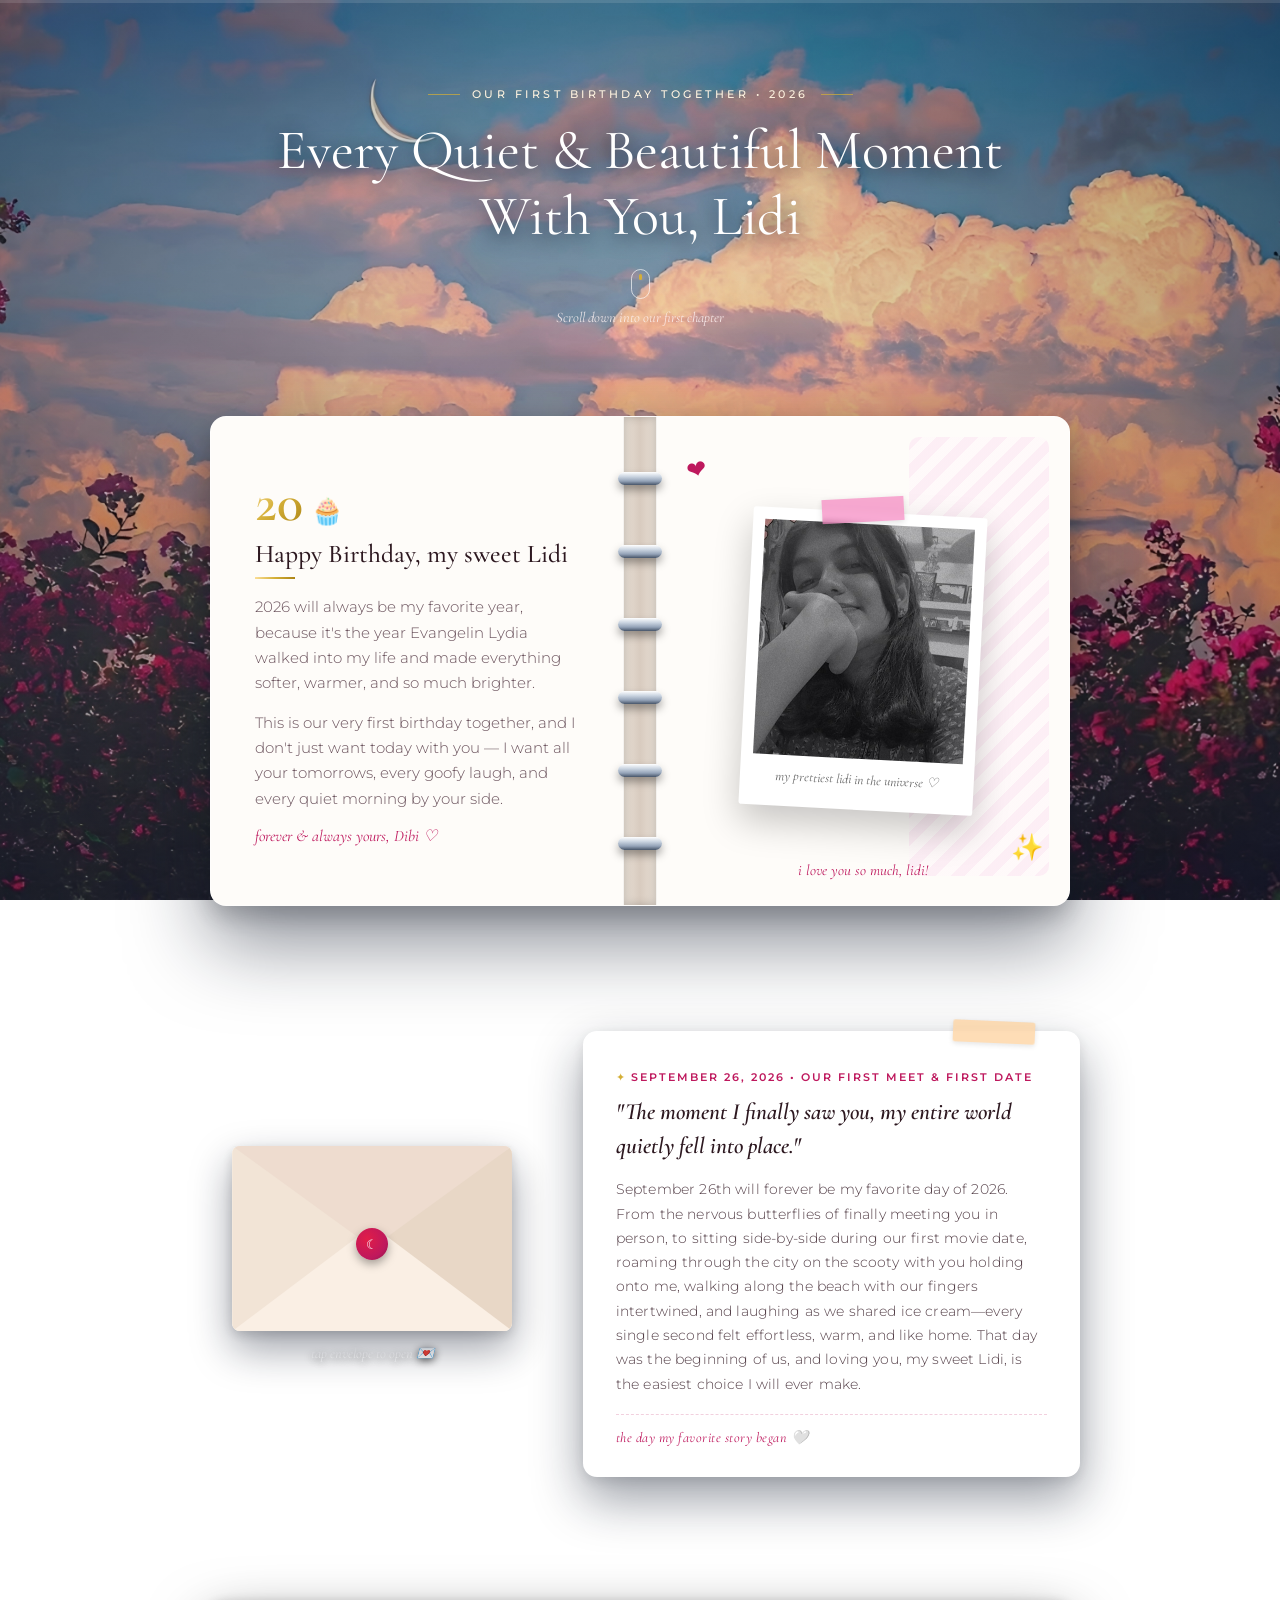
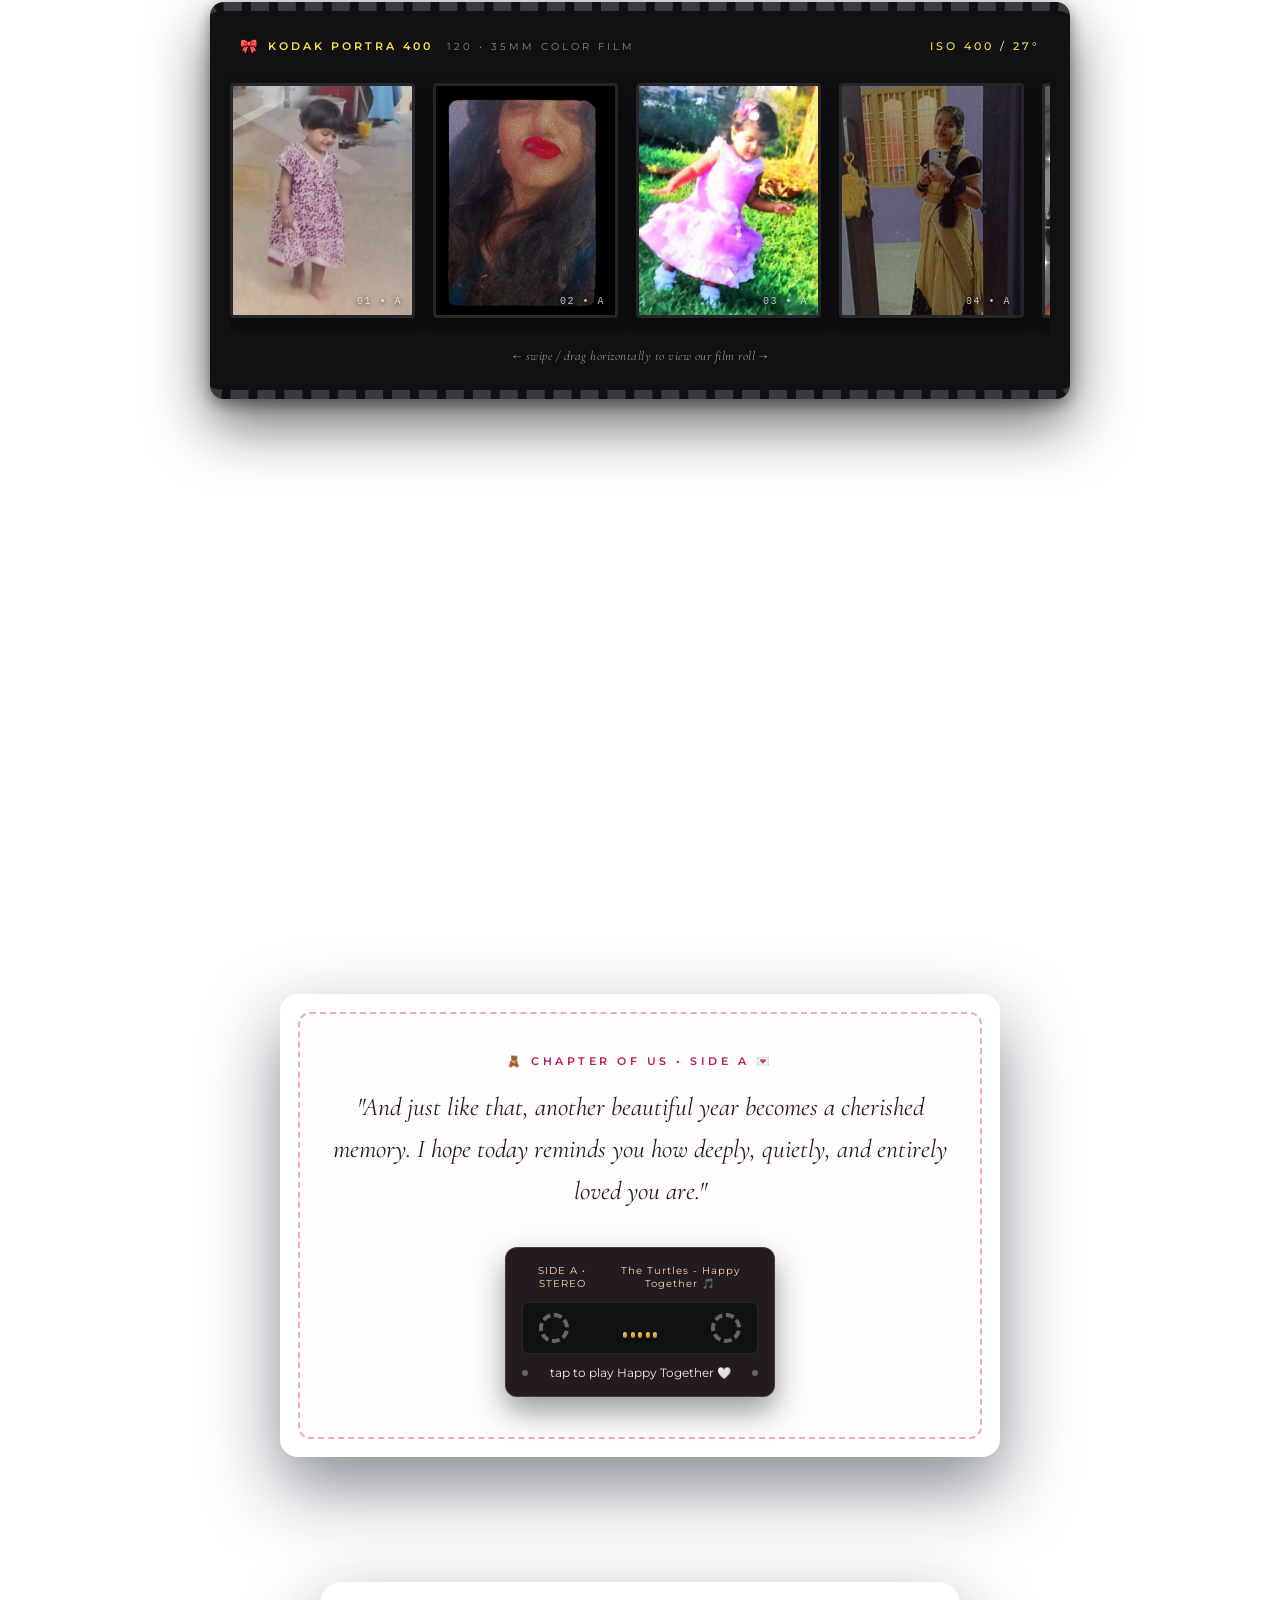
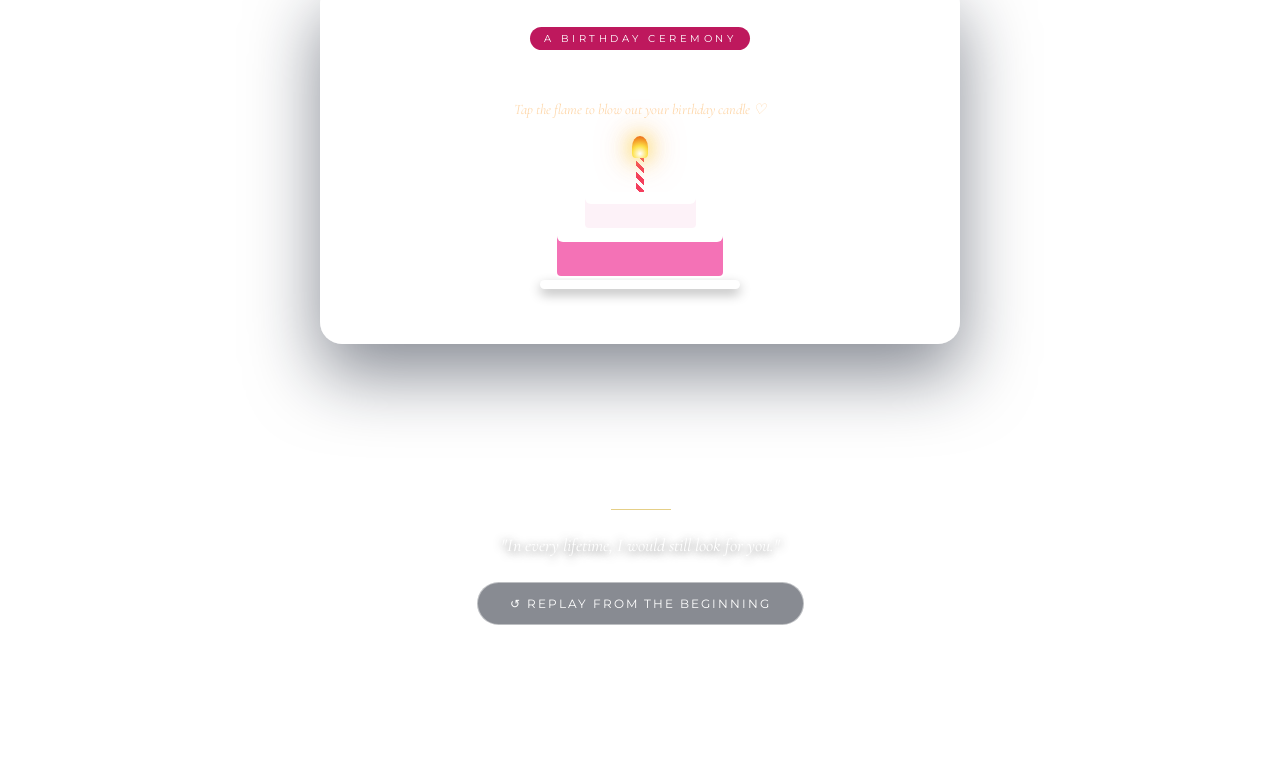
==== commit 56f57c62: "completed" ====
--- a/page2.html
+++ b/page2.html
@@ -128,48 +128,62 @@
     <section class="story-section" data-reveal="fade-up">
       <div class="keepsake-grid">
 
-        <!-- Clickable Keepsake Envelope -->
+        <!-- Left: Interactive Envelope -->
         <div class="vellum-pocket-card" data-stagger="left" onclick="togglePocketEnvelope()">
           <div class="vellum-envelope" id="pocketEnvelope">
-            <!-- Solid interior prevents background from bleeding through triangular folds -->
-            <div class="envelope-interior"></div>
-
-            <div class="vellum-flap"></div>
-
-            <!-- Photo that pulls up when opened -->
+            <div class="env-interior"></div>
+
             <div class="tucked-snapshot" id="tuckedPhoto">
-              <img src="./images/img10.jpeg" alt="Lidi Memory"/>
-              <span class="snapshot-note">always you, lidi ♡</span>
+              <img src="./images/img10.jpeg" alt="Sweet Moment"/>
+              <span class="snapshot-note">I LOVE YOU ♡</span>
             </div>
 
-            <!-- Front pocket with wax seal -->
-            <div class="vellum-pocket-front">
-              <div class="mini-wax-seal" id="pocketSeal">☾</div>
-            </div>
+            <div class="env-pocket-left"></div>
+            <div class="env-pocket-right"></div>
+            <div class="env-pocket-bottom"></div>
+            <div class="env-flap"></div>
+            <div class="mini-wax-seal" id="pocketSeal">☾</div>
           </div>
           <p class="pocket-label" id="pocketLabel">tap envelope to open 💌</p>
         </div>
 
-        <!-- Editorial Journal Note -->
-        <div class="journal-parchment" data-stagger="right">
+        <!-- Right: Editorial Scrapbook Journal Card -->
+        <article class="journal-parchment" data-stagger="right">
+          <!-- Washi Tape Accent -->
           <div class="parchment-tape"></div>
-          <span class="journal-date">NOVEMBER 9TH • A SPECIAL RECORD</span>
-          <p class="journal-quote">
-            "It is funny how a whole year can pass by, yet all the best days remain completely frozen in time with you."
+
+          <!-- Date Badge -->
+          <div class="journal-badge">
+            <span class="badge-dot">✦</span>
+            <span class="journal-date">SEPTEMBER 26, 2026 • OUR FIRST MEET & FIRST DATE</span>
+          </div>
+
+          <!-- Highlight Quote -->
+          <h3 class="journal-quote">
+            "The moment I finally saw you, my entire world quietly fell into place."
+          </h3>
+
+          <!-- Narrative Paragraph -->
+          <p class="journal-body">
+            September 26th will forever be my favorite day of 2026. From the nervous butterflies of finally meeting you
+            in person, to sitting side-by-side during our first movie date, roaming through the city on the scooty with
+            you holding onto me, walking along the beach with our fingers intertwined, and laughing as we shared ice
+            cream—every single second felt effortless, warm, and like home. That day was the beginning of us, and loving
+            you, my sweet Lidi, is the easiest choice I will ever make.
           </p>
-          <p class="journal-body">
-            If I could keep a little wooden box filled with everything from this year, it would be packed with silly
-            laughs, late-night car rides, blurry candid photos, and every single time you smiled at me.
-          </p>
-        </div>
-
-      </div>
-    </section>
-
-    <!-- ================= 3. KODAK PORTRA 400 35MM FILM STRIP ================= -->
+
+          <!-- Little Handwritten Footer -->
+          <div class="journal-footer">
+            <span class="handwritten-tag">the day my favorite story began 🤍</span>
+          </div>
+        </article>
+
+      </div>
+    </section>
+
+    <!-- ================= 3. KODAK PORTRA 400 FILM STRIP ================= -->
     <section class="story-section" data-reveal="slide-up">
       <div class="film-negative-casing">
-
         <div class="film-bar">
           <div class="film-brand">
             <span class="film-ribbon">🎀</span>
@@ -179,10 +193,9 @@
           <span class="film-iso">ISO 400 / 27°</span>
         </div>
 
-        <!-- 35mm Frame Strip with Sprockets -->
         <div class="film-negative-track">
           <div class="negative-frame" data-stagger="item">
-            <img src="./images/img1.jpeg" alt="Frame 1"/>
+            <img src="./images/img1.jpeg" alt="Frame 1" />
             <span class="frame-stamp">01 • A</span>
           </div>
           <div class="negative-frame" data-stagger="item">
@@ -194,7 +207,7 @@
             <span class="frame-stamp">03 • A</span>
           </div>
           <div class="negative-frame" data-stagger="item">
-            <img src="./images/img7.jpeg" alt="Frame 4"/>
+            <img src="./images/img7.jpeg" alt="Frame 4" />
             <span class="frame-stamp">04 • A</span>
           </div>
           <div class="negative-frame" data-stagger="item">
@@ -202,16 +215,16 @@
             <span class="frame-stamp">05 • A</span>
           </div>
           <div class="negative-frame" data-stagger="item">
-            <img src="./images/img2.jpeg" alt="Frame 5" />
-            <span class="frame-stamp">05 • A</span>
-          </div>
-          <div class="negative-frame" data-stagger="item">
-            <img src="./images/img9.jpeg" alt="Frame 5" />
-            <span class="frame-stamp">05 • A</span>
-          </div>
-          <div class="negative-frame" data-stagger="item">
-            <img src="./images/img6.jpeg" alt="Frame 5" />
-            <span class="frame-stamp">05 • A</span>
+            <img src="./images/img2.jpeg" alt="Frame 6" />
+            <span class="frame-stamp">06 • A</span>
+          </div>
+          <div class="negative-frame" data-stagger="item">
+            <img src="./images/img9.jpeg" alt="Frame 7" />
+            <span class="frame-stamp">07 • A</span>
+          </div>
+          <div class="negative-frame" data-stagger="item">
+            <img src="./images/img6.jpeg" alt="Frame 8" />
+            <span class="frame-stamp">08 • A</span>
           </div>
         </div>
 
@@ -228,21 +241,24 @@
           <div class="promise-tile" data-stagger="item">
             <div class="tile-icon">🕊️</div>
             <h4>Your Safe Haven</h4>
-            <p>On tough days, busy weeks, or whenever you feel tired, you'll always have a place where you can exhale
+            <p>On tough days, busy weeks, or whenever you feel tired, you'll always have a place where you can
+              exhale
               and just be yourself.</p>
           </div>
 
           <div class="promise-tile center-gold-tile" data-stagger="item">
             <div class="tile-icon">🌙</div>
             <h4>Choosing You Forever</h4>
-            <p>Not just when things are smooth and easy, but through every single chapter. I choose you for every one of
+            <p>Not just when things are smooth and easy, but through every single chapter. I choose you for every
+              one of
               our tomorrows.</p>
           </div>
 
           <div class="promise-tile" data-stagger="item">
             <div class="tile-icon">🍰</div>
             <h4>Every Birthday Together</h4>
-            <p>To celebrate you, cheer for you, and stand beside you for every single wish and candle you blow out for
+            <p>To celebrate you, cheer for you, and stand beside you for every single wish and candle you blow out
+              for
               the rest of our lives.</p>
           </div>
         </div>
--- a/page2.css
+++ b/page2.css
@@ -432,15 +432,7 @@
   font-size: 15px;
 }
 
-/* ================= 2. KEEPSAKE SPREAD (STAGGERED POP-UP SEQUENCE) ================= */
-.keepsake-grid {
-  display: flex;
-  align-items: center;
-  gap: 36px;
-  width: 100%;
-  max-width: 860px;
-}
-
+/* ================= BULLETPROOF KEEPSAKE ENVELOPE ================= */
 .vellum-pocket-card {
   flex: 1;
   display: flex;
@@ -448,16 +440,20 @@
   align-items: center;
   cursor: pointer;
   user-select: none;
-}
-
+  min-width: 280px;
+}
+
+/* Master Envelope Body */
 .vellum-envelope {
   position: relative;
-  width: 270px;
-  height: 195px;
-  background: #ecdcc9;
+  width: 280px;
+  height: 185px;
+  background: #fdfaf6;
   border-radius: 8px;
-  box-shadow: 0 18px 40px rgba(0, 0, 0, 0.38);
-  perspective: 1000px;
+  box-shadow:
+    0 18px 40px rgba(15, 23, 42, 0.4),
+    0 4px 12px rgba(0, 0, 0, 0.15);
+  perspective: 1200px;
   transition: transform 0.3s ease;
 }
 
@@ -465,132 +461,273 @@
   transform: translateY(-4px);
 }
 
-/* Opaque interior base */
-.envelope-interior {
+/* Interior Lining */
+.env-interior {
   position: absolute;
   inset: 0;
-  background: #fbf6f0;
+  background: #f7ede2;
   border-radius: 8px;
   z-index: 1;
 }
 
-/* Envelope Flap: On closing, wait 0.35s for the photo to slide inside first */
-.vellum-flap {
-  position: absolute;
-  top: 0;
-  left: 0;
-  width: 0;
-  height: 0;
-  border-left: 135px solid transparent;
-  border-right: 135px solid transparent;
-  border-top: 92px solid #e2cfbd;
-  transform-origin: top;
-  transition: transform 0.5s cubic-bezier(0.4, 0, 0.2, 1) 0.35s, z-index 0.1s 0.35s;
+/* --- Tucked Photo --- */
+.tucked-snapshot {
+  position: absolute;
+  bottom: 12px;
+  left: 50%;
+  transform: translateX(-50%) translateY(0);
+  width: 195px;
+  height: 145px;
+  background: #ffffff;
+  padding: 6px 6px 18px 6px;
+  border-radius: 4px;
+  box-shadow: 0 4px 12px rgba(0, 0, 0, 0.15);
+  z-index: 2;
+  text-align: center;
+  box-sizing: border-box;
+  /* When closing: drops inside first */
+  transition: transform 0.4s cubic-bezier(0.4, 0, 0.2, 1) 0s,
+    box-shadow 0.4s ease 0s;
+}
+
+.tucked-snapshot img {
+  width: 100%;
+  height: 112px;
+  object-fit: contain;
+  border-radius: 2px;
+  display: block;
+}
+
+.snapshot-note {
+  font-family: var(--font-serif, 'Cormorant Garamond', Georgia, serif);
+  font-style: italic;
+  font-size: 12px;
+  color: #777;
+  display: block;
+  margin-top: 3px;
+}
+
+/* --- Pocket Folds (Clip-Path Polygons) --- */
+.env-pocket-left {
+  position: absolute;
+  inset: 0;
+  background: #f2e4d6;
+  clip-path: polygon(0 0, 52% 50%, 0 100%);
+  border-radius: 8px 0 0 8px;
+  z-index: 3;
+}
+
+.env-pocket-right {
+  position: absolute;
+  inset: 0;
+  background: #e8d7c6;
+  clip-path: polygon(100% 0, 48% 50%, 100% 100%);
+  border-radius: 0 8px 8px 0;
+  z-index: 3;
+}
+
+.env-pocket-bottom {
+  position: absolute;
+  inset: 0;
+  background: #faefe4;
+  clip-path: polygon(0 100%, 50% 43%, 100% 100%);
+  border-radius: 0 0 8px 8px;
+  filter: drop-shadow(0 -3px 4px rgba(0, 0, 0, 0.04));
+  z-index: 4;
+}
+
+/* --- Top Flap --- */
+.env-flap {
+  position: absolute;
+  inset: 0;
+  background: #eedccf;
+  clip-path: polygon(0 0, 100% 0, 50% 55%);
+  border-radius: 8px 8px 0 0;
+  transform-origin: top center;
   z-index: 5;
-  filter: drop-shadow(0 3px 5px rgba(0, 0, 0, 0.12));
-}
-
-/* Front Pocket Fold */
-.vellum-pocket-front {
-  position: absolute;
-  bottom: 0;
-  left: 0;
-  width: 0;
-  height: 0;
-  border-left: 135px solid #f6ede3;
-  border-right: 135px solid #f6ede3;
-  border-bottom: 105px solid #ebd9c8;
-  border-radius: 0 0 8px 8px;
-  z-index: 4;
-}
-
-/* Wax Seal */
+  filter: drop-shadow(0 4px 6px rgba(0, 0, 0, 0.12));
+  /* When closing: waits 0.35s for photo to enter first */
+  transition: transform 0.5s cubic-bezier(0.4, 0, 0.2, 1) 0.35s;
+}
+
+/* --- Wax Seal (Locked to the exact tip of the flap) --- */
 .mini-wax-seal {
   position: absolute;
-  bottom: -38px;
-  left: -16px;
+  top: 53%;
+  left: 50%;
+  transform: translate(-50%, -50%);
   width: 32px;
   height: 32px;
-  background: radial-gradient(circle at 35% 35%, #e11d48, var(--rose-velvet) 65%, var(--rose-deep) 100%);
+  background: radial-gradient(circle at 35% 35%, #e11d48, #be185d 65%, #831843 100%);
   border-radius: 50%;
   color: #fff;
   display: flex;
   align-items: center;
   justify-content: center;
   font-size: 13px;
-  box-shadow: 0 4px 10px rgba(0, 0, 0, 0.3);
+  box-shadow: 0 4px 10px rgba(0, 0, 0, 0.35);
   z-index: 6;
-  transition: opacity 0.3s ease 0.35s, transform 0.3s ease 0.35s;
-}
-
-/* Photo Snapshot: On closing, retreat immediately (0s delay) */
-.tucked-snapshot {
-  position: absolute;
-  top: 15px;
-  left: 50%;
-  transform: translateX(-50%);
-  width: 200px;
-  height: 155px;
-  background: #ffffff;
-  padding: 8px 8px 24px 8px;
-  border-radius: 4px;
-  box-shadow: 0 8px 20px rgba(0, 0, 0, 0.25);
-  z-index: 2;
-  transition: transform 0.4s cubic-bezier(0.4, 0, 0.2, 1) 0s, z-index 0.1s 0.4s;
-  text-align: center;
-}
-
-.tucked-snapshot img {
-  width: 100%;
-  height: 125px;
-  object-fit: cover;
-  border-radius: 2px;
-  display: block;
-}
-
-.snapshot-note {
-  font-family: var(--font-serif);
+  /* When closing: fades back in when flap lands */
+  transition: opacity 0.3s ease 0.55s, transform 0.3s ease 0.55s;
+}
+
+.pocket-label {
+  font-family: var(--font-serif, 'Cormorant Garamond', Georgia, serif);
   font-style: italic;
-  font-size: 13px;
-  color: #777;
-  display: block;
-  margin-top: 5px;
-}
-
-.pocket-label {
-  font-family: var(--font-serif);
-  font-style: italic;
-  color: #fff;
+  color: #ffffff;
   font-size: 14.5px;
   margin-top: 14px;
   text-shadow: 0 2px 8px rgba(0, 0, 0, 0.7);
   transition: opacity 0.3s ease;
 }
 
-/* ================= OPENING ORCHESTRATION ================= */
-
-/* Stage 1: Flap swings open immediately (0s delay) */
-.vellum-envelope.is-open .vellum-flap {
+/* ================= OPENING SEQUENCE ================= */
+
+/* 1. Flap swings up 180° immediately */
+.vellum-envelope.is-open .env-flap {
   transform: rotateX(180deg);
   transition: transform 0.5s cubic-bezier(0.4, 0, 0.2, 1) 0s;
   z-index: 1;
 }
 
-/* Wax seal fades out immediately */
+/* Wax seal dissolves instantly */
 .vellum-envelope.is-open .mini-wax-seal {
   opacity: 0;
-  transform: scale(0.4);
+  transform: translate(-50%, -50%) scale(0.3);
+  pointer-events: none;
   transition: opacity 0.2s ease 0s, transform 0.2s ease 0s;
 }
 
-/* Stage 2: Photo waits for flap to complete, then ascends with an elastic pop (0.45s delay) */
+/* 2. Photo rises cleanly out of the pocket after flap clears */
 .vellum-envelope.is-open .tucked-snapshot {
-  transform: translateX(-50%) translateY(-95px) rotate(-2deg);
-  z-index: 10;
-  box-shadow: 0 20px 45px rgba(0, 0, 0, 0.4);
-  transition: transform 0.65s cubic-bezier(0.18, 0.89, 0.32, 1.25) 0.45s;
-}
-
+  transform: translateX(-50%) translateY(-110px) rotate(-2deg);
+  box-shadow: 0 20px 45px rgba(0, 0, 0, 0.45);
+  transition: transform 0.7s cubic-bezier(0.18, 0.89, 0.32, 1.25) 0.4s,
+    box-shadow 0.7s ease 0.4s;
+}
+
+/* ================= EDITORIAL JOURNAL NOTE CARD ================= */
+.keepsake-grid {
+  display: flex;
+  align-items: center;
+  justify-content: center;
+  gap: 38px;
+  width: 100%;
+  max-width: 880px;
+  margin: 0 auto;
+}
+
+/* Luxury Paper Card Container */
+.journal-parchment {
+  flex: 1.25;
+  position: relative;
+  background: #ffffff !important;
+  /* Solid bright card for readable contrast */
+  padding: 38px 32px 30px 32px;
+  border-radius: 14px;
+  border: 1px solid rgba(255, 255, 255, 0.9);
+  box-shadow:
+    0 22px 50px rgba(15, 23, 42, 0.42),
+    0 4px 14px rgba(0, 0, 0, 0.1);
+  box-sizing: border-box;
+  text-align: left;
+  z-index: 2;
+}
+
+/* Semi-transparent Pastel Washi Tape */
+.parchment-tape {
+  position: absolute;
+  top: -11px;
+  right: 44px;
+  width: 82px;
+  height: 22px;
+  background: rgba(254, 215, 170, 0.85);
+  box-shadow: 0 2px 5px rgba(0, 0, 0, 0.1);
+  transform: rotate(2.5deg);
+  border-radius: 2px;
+  backdrop-filter: blur(2px);
+}
+
+/* Top Badge */
+.journal-badge {
+  display: flex;
+  align-items: center;
+  gap: 6px;
+  margin-bottom: 12px;
+}
+
+.badge-dot {
+  color: #d4af37;
+  font-size: 11px;
+}
+
+.journal-date {
+  font-family: var(--font-sans, 'Montserrat', sans-serif);
+  font-size: 10.5px;
+  letter-spacing: 2px;
+  color: #be185d;
+  font-weight: 600;
+  text-transform: uppercase;
+}
+
+/* Serif Highlight Quote */
+.journal-quote {
+  font-family: var(--font-serif, 'Cormorant Garamond', Georgia, serif);
+  font-size: clamp(1.25rem, 2vw, 1.45rem);
+  line-height: 1.45;
+  color: #2d1820;
+  font-style: italic;
+  font-weight: 600;
+  margin: 0 0 14px 0;
+}
+
+/* Body Text */
+.journal-body {
+  font-family: var(--font-sans, 'Montserrat', sans-serif);
+  font-size: 13.5px;
+  line-height: 1.8;
+  color: #554049;
+  font-weight: 300;
+  margin: 0;
+  letter-spacing: 0.15px;
+}
+
+/* Card Bottom Tag */
+.journal-footer {
+  margin-top: 18px;
+  padding-top: 12px;
+  border-top: 1px dashed rgba(190, 24, 93, 0.2);
+}
+
+.handwritten-tag {
+  font-family: var(--font-serif, 'Cormorant Garamond', Georgia, serif);
+  font-style: italic;
+  font-size: 14px;
+  color: #be185d;
+  letter-spacing: 0.5px;
+}
+
+/* Mobile Screens */
+@media (max-width: 768px) {
+  .keepsake-grid {
+    flex-direction: column;
+    gap: 34px;
+  }
+
+  .journal-parchment {
+    width: 100%;
+    padding: 28px 20px 22px 20px;
+  }
+
+  .journal-quote {
+    font-size: 1.2rem;
+  }
+
+  .journal-body {
+    font-size: 13px;
+    line-height: 1.7;
+  }
+}
 
 
 /* ================= 3. KODAK PORTRA 400 FILM STRIP ================= */
@@ -598,13 +735,19 @@
   width: 100%;
   max-width: 860px;
   background: #111114;
-  padding: 26px 22px;
+  padding: 26px 20px;
   border-radius: 14px;
-  box-shadow: 0 30px 70px rgba(0, 0, 0, 0.6);
-  border-top: 9px dashed #3f3f46;
-  border-bottom: 9px dashed #3f3f46;
-}
-
+  box-shadow:
+    0 25px 60px rgba(0, 0, 0, 0.6),
+    0 5px 15px rgba(0, 0, 0, 0.4);
+  /* Perforated 35mm film edge sprockets */
+  border-top: 9px dashed #3a3a40;
+  border-bottom: 9px dashed #3a3a40;
+  position: relative;
+  box-sizing: border-box;
+}
+
+/* Header Bar */
 .film-bar {
   display: flex;
   justify-content: space-between;
@@ -614,32 +757,70 @@
   color: #fbbf24;
   font-size: 11px;
   letter-spacing: 3px;
+  font-family: var(--font-sans, 'Montserrat', sans-serif);
+}
+
+.film-brand {
+  display: flex;
+  align-items: center;
+  gap: 8px;
 }
 
 .film-ribbon {
-  margin-right: 8px;
+  font-size: 14px;
+}
+
+.film-brand strong {
+  font-weight: 600;
+  color: #fde047;
 }
 
 .film-meta {
   color: rgba(255, 255, 255, 0.5);
-  margin-left: 10px;
+  margin-left: 6px;
+  font-size: 10px;
   font-weight: 400;
 }
 
 .film-iso {
   color: #fde047;
   font-weight: 500;
-}
-
+  font-size: 10.5px;
+}
+
+/* Horizontal Track with Smooth Scrolling */
 .film-negative-track {
   display: flex;
-  gap: 20px;
+  gap: 18px;
   overflow-x: auto;
-  padding-bottom: 14px;
+  overflow-y: hidden;
+  padding: 8px 6px 16px 6px;
+  scroll-snap-type: x mandatory;
+  -webkit-overflow-scrolling: touch;
   scrollbar-width: thin;
-  scroll-snap-type: x mandatory;
-}
-
+  scrollbar-color: rgba(251, 191, 36, 0.5) rgba(255, 255, 255, 0.08);
+}
+
+/* Custom Scrollbar for WebKit */
+.film-negative-track::-webkit-scrollbar {
+  height: 6px;
+}
+
+.film-negative-track::-webkit-scrollbar-track {
+  background: rgba(255, 255, 255, 0.08);
+  border-radius: 10px;
+}
+
+.film-negative-track::-webkit-scrollbar-thumb {
+  background: rgba(251, 191, 36, 0.45);
+  border-radius: 10px;
+}
+
+.film-negative-track::-webkit-scrollbar-thumb:hover {
+  background: rgba(251, 191, 36, 0.75);
+}
+
+/* Individual 35mm Frame */
 .negative-frame {
   position: relative;
   flex: 0 0 185px;
@@ -649,20 +830,26 @@
   overflow: hidden;
   border: 3px solid #27272a;
   box-shadow: 0 12px 25px rgba(0, 0, 0, 0.5);
-  transition: transform 0.35s ease;
+  transition: transform 0.35s ease, border-color 0.35s ease, box-shadow 0.35s ease;
   scroll-snap-align: start;
+  user-select: none;
 }
 
 .negative-frame:hover {
-  transform: translateY(-8px) scale(1.04);
+  transform: translateY(-8px) scale(1.03);
+  border-color: rgba(251, 191, 36, 0.6);
+  box-shadow: 0 18px 35px rgba(0, 0, 0, 0.7);
 }
 
 .negative-frame img {
   width: 100%;
   height: 100%;
   object-fit: cover;
-}
-
+  display: block;
+  pointer-events: none;
+}
+
+/* Authentic Edge Frame Stamp */
 .frame-stamp {
   position: absolute;
   bottom: 8px;
@@ -670,15 +857,51 @@
   font-size: 10px;
   color: rgba(255, 255, 255, 0.75);
   letter-spacing: 1.5px;
-}
-
+  font-family: monospace;
+  text-shadow: 0 1px 4px rgba(0, 0, 0, 0.8);
+  pointer-events: none;
+}
+
+/* Bottom Hint */
 .film-caption {
-  font-family: var(--font-serif);
+  font-family: var(--font-serif, 'Cormorant Garamond', Georgia, serif);
   font-style: italic;
   font-size: 13px;
   color: rgba(255, 255, 255, 0.55);
   text-align: center;
-  margin-top: 12px;
+  margin-top: 14px;
+  margin-bottom: 0;
+  letter-spacing: 0.5px;
+}
+
+/* Mobile Screen Adaptation */
+@media (max-width: 768px) {
+  .film-negative-casing {
+    padding: 18px 12px;
+    border-top-width: 7px;
+    border-bottom-width: 7px;
+  }
+
+  .film-bar {
+    font-size: 9.5px;
+    letter-spacing: 1.5px;
+    margin-bottom: 14px;
+  }
+
+  .film-meta {
+    display: none;
+    /* Keeps the header uncluttered on small screens */
+  }
+
+  .negative-frame {
+    flex: 0 0 145px;
+    height: 190px;
+  }
+
+  .film-negative-track {
+    gap: 12px;
+    padding-bottom: 10px;
+  }
 }
 
 /* ================= 4. THREE PROMISES CARDS ================= */
@@ -781,7 +1004,9 @@
 
 /* Luxury Smoked Acrylic Cassette */
 .acrylic-cassette {
-  width: 270px;
+  width: 100%;
+  max-width: 270px;
+  box-sizing: border-box;
   margin: 0 auto;
   background: #231b20;
   border-radius: 12px;
@@ -1143,8 +1368,15 @@
   border-color: #ffffff;
 }
 
-/* Responsive */
+/* ================= MOBILE OPTIMIZATIONS ================= */
 @media (max-width: 768px) {
+
+  /* Reduce outer page side padding so cards have room to breathe */
+  .editorial-container {
+    padding: 50px 14px 90px 14px;
+  }
+
+  /* Scrapbook responsive layout */
   .binder-book {
     flex-direction: column;
   }
@@ -1188,4 +1420,53 @@
     flex: 0 0 150px;
     height: 190px;
   }
+
+  /* --- Stamp Note & Cassette Mobile Fix --- */
+  .scalloped-stamp-card {
+    padding: 10px;
+    border-radius: 14px;
+    box-shadow: 0 18px 40px rgba(15, 23, 42, 0.4);
+  }
+
+  .stamp-border-wrapper {
+    padding: 24px 14px;
+    /* Reduced from 40px 30px so content fits */
+    border-radius: 10px;
+  }
+
+  /* Keeps "CHAPTER OF US • SIDE A 💌" on one clean line */
+  .stamp-tagline {
+    font-size: 9.5px;
+    letter-spacing: 1.8px;
+    margin-bottom: 14px;
+  }
+
+  .stamp-verse {
+    font-size: 1.15rem;
+    line-height: 1.55;
+    margin-bottom: 22px;
+  }
+
+  .acrylic-cassette {
+    max-width: 250px;
+    padding: 12px 10px;
+  }
+
+  .cassette-top {
+    font-size: 8.5px;
+    letter-spacing: 0.5px;
+  }
+
+  .tape-viewport {
+    padding: 8px 12px;
+  }
+
+  .tape-wheel {
+    width: 26px;
+    height: 26px;
+  }
+
+  .cas-cta {
+    font-size: 10.5px;
+  }
 }
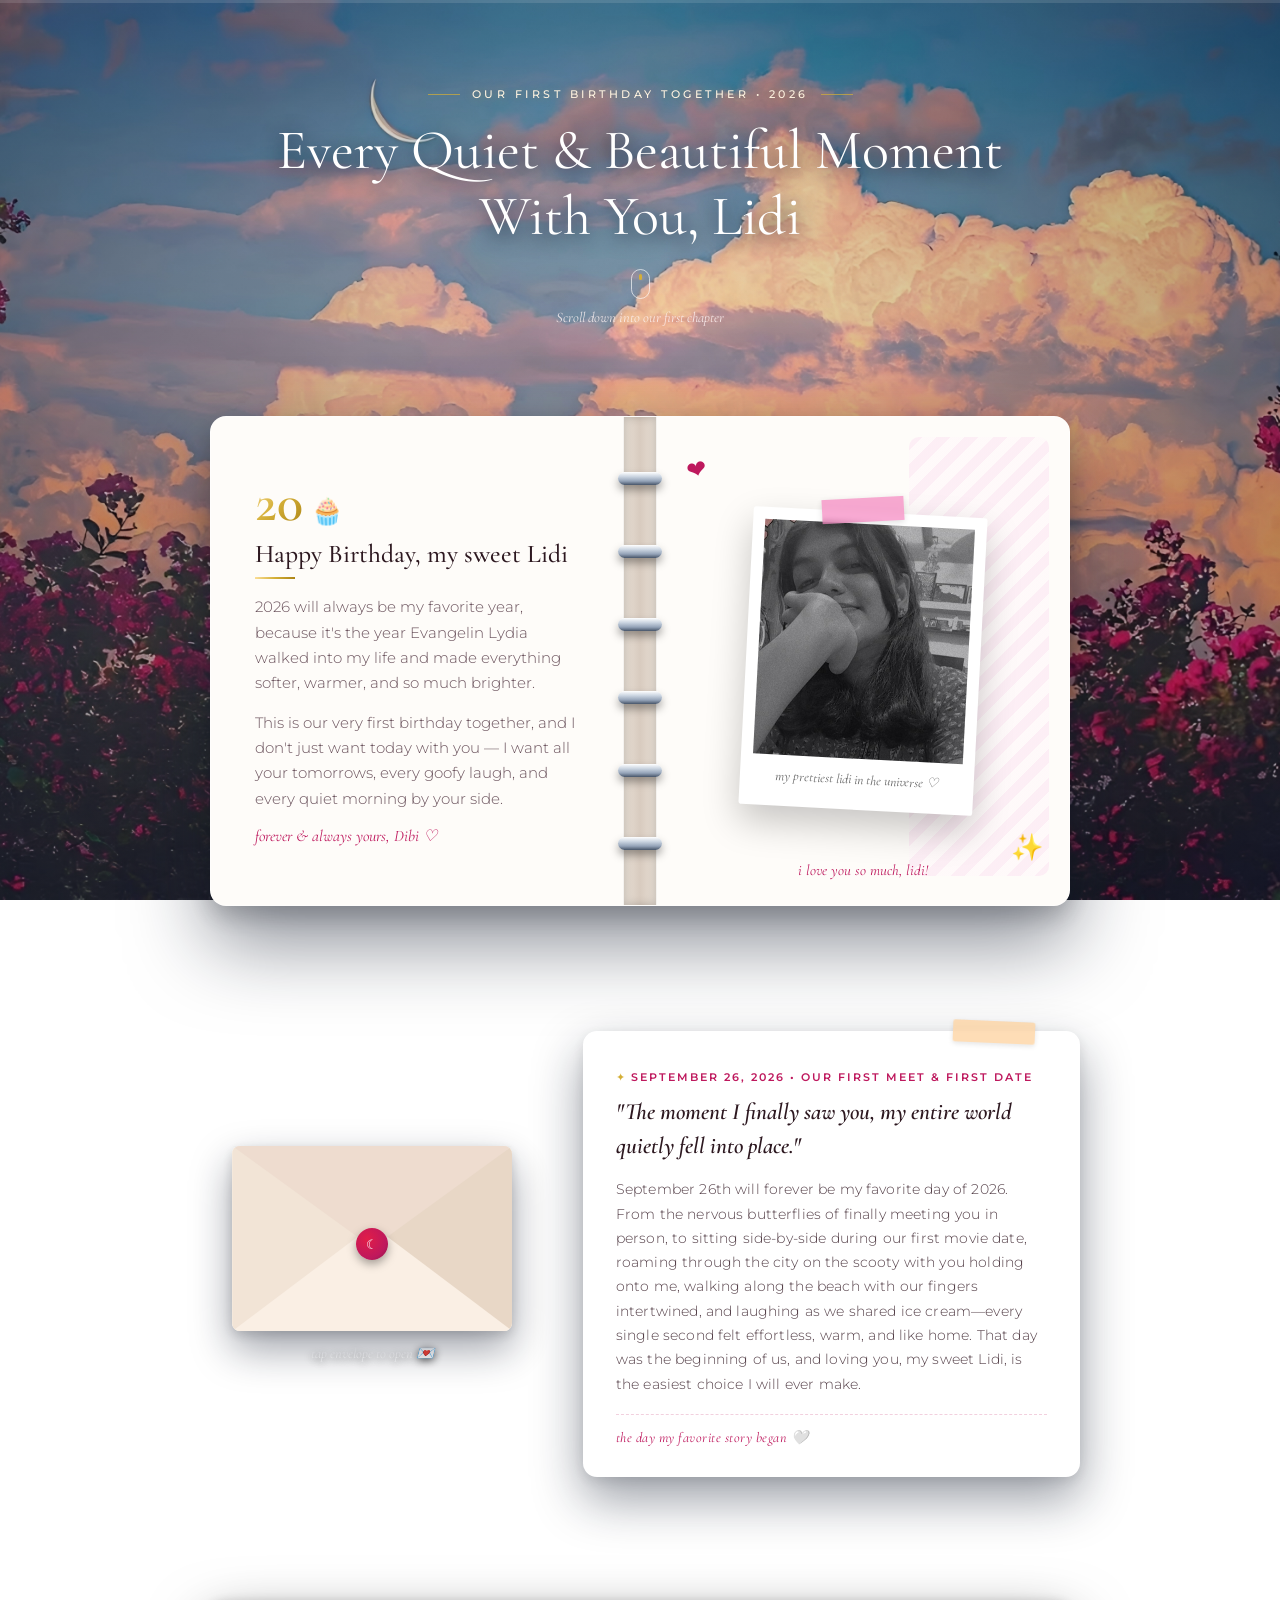
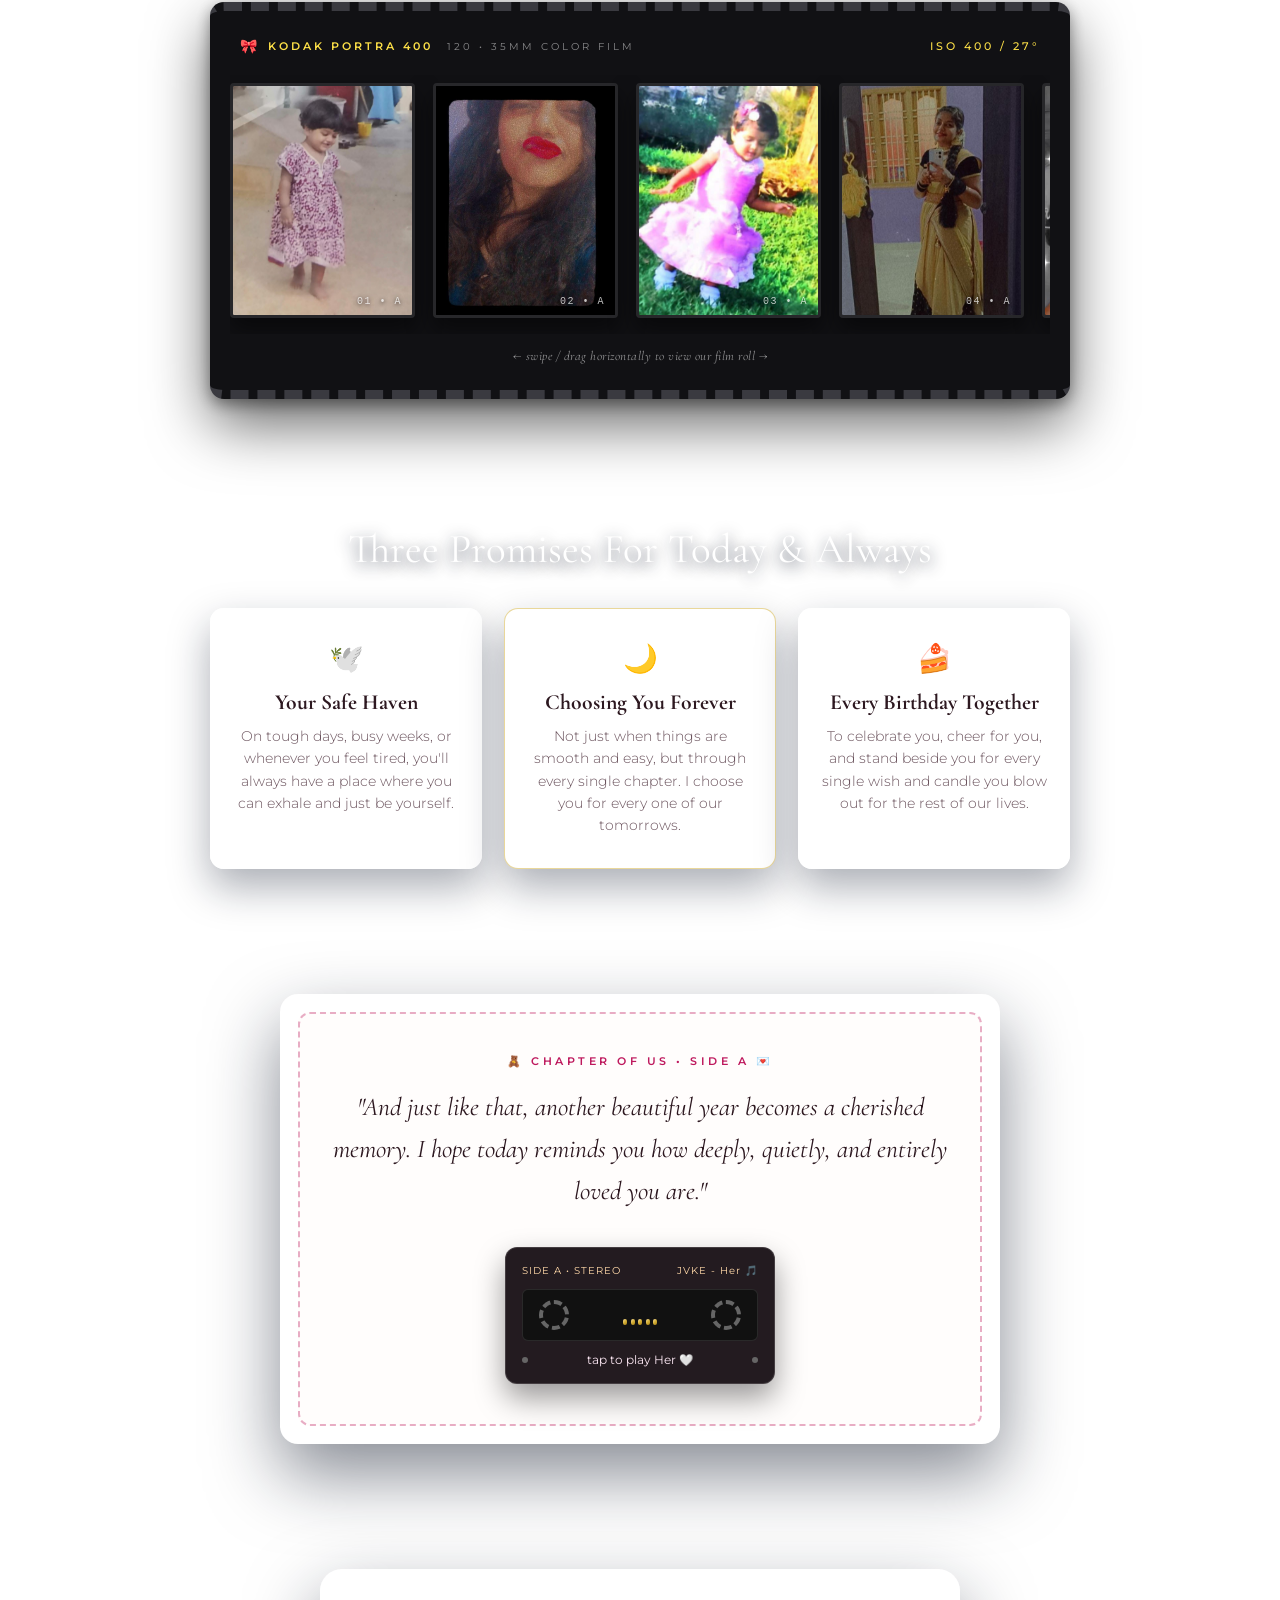
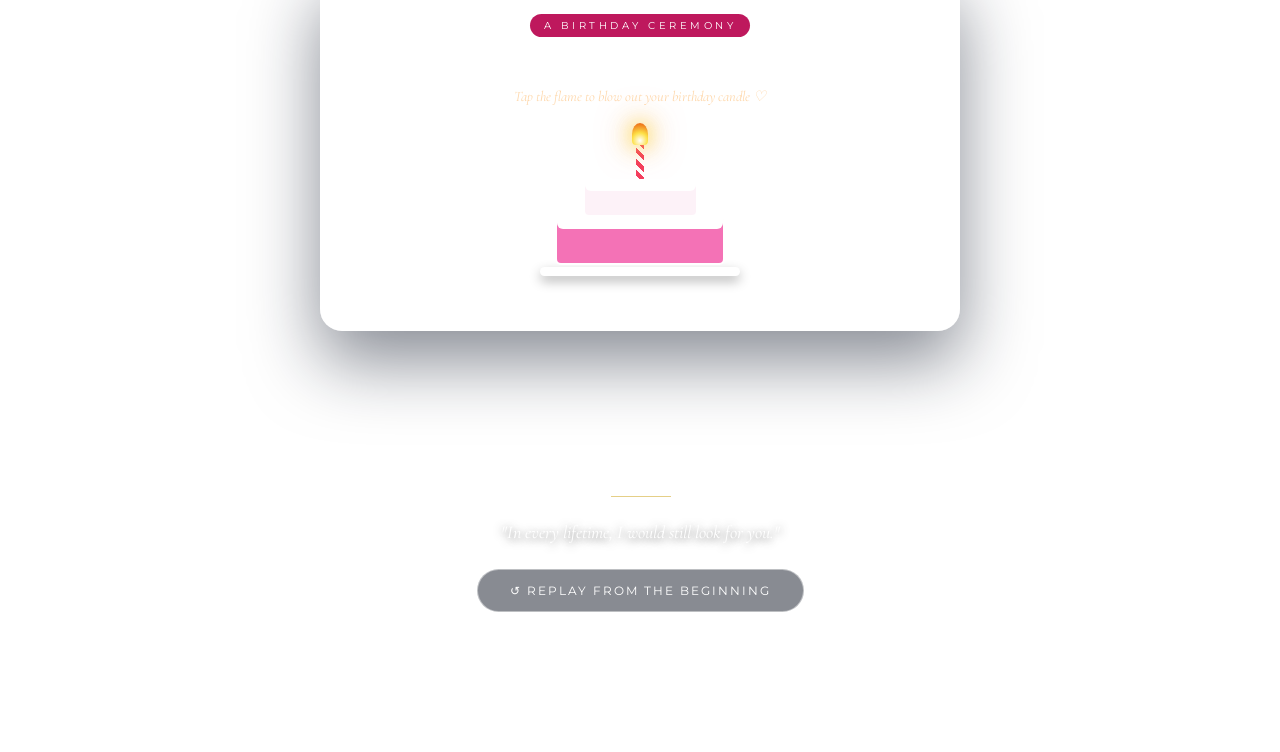
==== commit fc957943: "finalize completed" ====
--- a/page2.html
+++ b/page2.html
@@ -282,7 +282,7 @@
               <div class="cassette-top">
                 <span class="cas-label">SIDE A • STEREO</span>
                 <!-- Updated Song Title -->
-                <span class="cas-title">The Turtles - Happy Together 🎵</span>
+                <span class="cas-title">JVKE - Her 🎵</span>
               </div>
 
               <div class="tape-viewport">
@@ -295,7 +295,7 @@
 
               <div class="cassette-bottom">
                 <span class="screw s-l"></span>
-                <p class="cas-cta" id="tapePrompt">tap to play Happy Together 🤍</p>
+                <p class="cas-cta" id="tapePrompt">tap to play Her 🤍</p>
                 <span class="screw s-r"></span>
               </div>
             </div>
